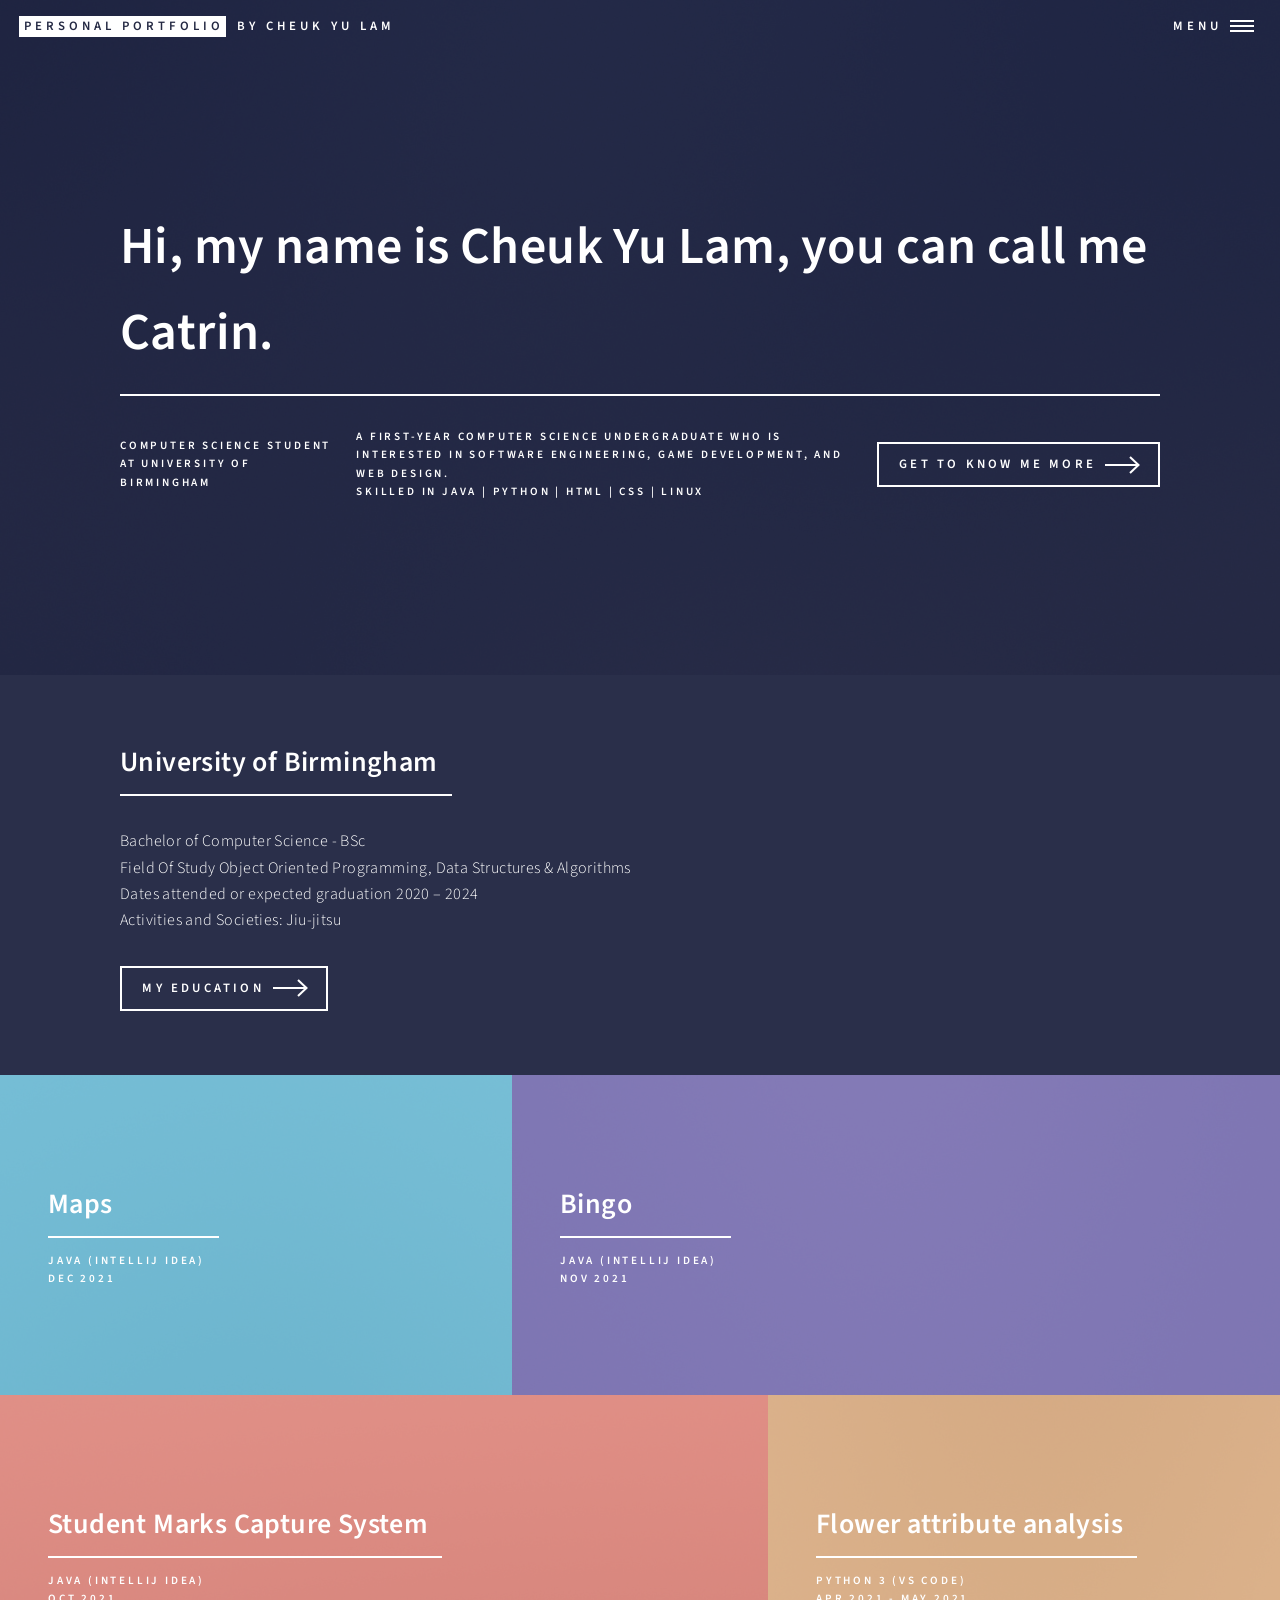
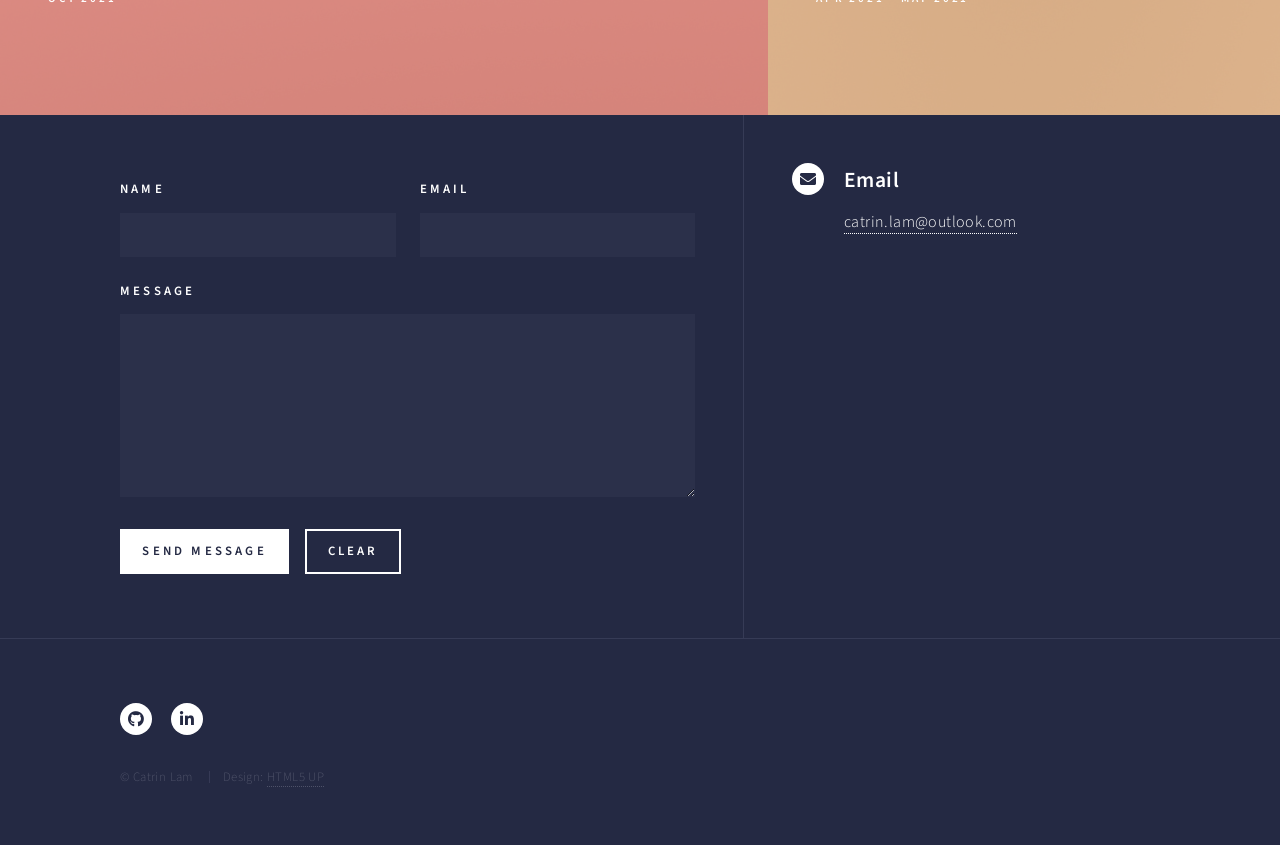
==== index.html @ 2979addf "Add files via upload" ====
<!DOCTYPE HTML>
<!--
	Forty by HTML5 UP
	html5up.net | @ajlkn
	Free for personal and commercial use under the CCA 3.0 license (html5up.net/license)
-->
<html>
<head>
    <title>Personal Portfolio by Cheuk Yu Lam</title>
    <meta charset="utf-8"/>
    <meta content="width=device-width, initial-scale=1, user-scalable=no" name="viewport"/>
    <link href="assets/css/main.css" rel="stylesheet"/>
    <noscript>
        <link href="assets/css/noscript.css" rel="stylesheet"/>
    </noscript>
</head>
<body class="is-preload">

<!-- Wrapper -->
<div id="wrapper">

    <!-- Header -->
    <header class="alt" id="header">
        <a class="logo" href="index.html"><strong>Personal Portfolio</strong>
            <span>by Cheuk Yu Lam</span></a>
        <nav>
            <a href="#menu">Menu</a>
        </nav>
    </header>

    <!-- Menu -->
    <nav id="menu">
        <ul class="links">
            <li><a href="index.html">Home</a></li>
            <li><a href="profile.html">Profile</a></li>
            <li><a href="education.html">Education</a></li>
            <li><a href="projects.html">Projects</a></li>
        </ul>
        <ul class="actions stacked">
            <li><a class="button primary fit" href="#">Get Started</a></li>
            <li><a class="button fit" href="#">Log In</a></li>
        </ul>
    </nav>

    <!-- Banner -->
    <section class="major" id="banner">
        <div class="inner">
            <header class="major">
                <h1>Hi, my name is Cheuk Yu Lam, you can call me Catrin.</h1>
            </header>
            <div class="content">
                <p>Computer Science Student at University of Birmingham</p>
                <p>A first-year computer science undergraduate who is interested in software engineering, game
                    development, and web design.<br/>
                    Skilled in Java | Python | HTML | CSS | Linux</p>
                <ul class="actions">
                    <li><a class="button next scrolly" href="profile.html">Get To Know Me More</a></li>
                </ul>
            </div>
        </div>
    </section>

    <!-- Main -->
    <div id="main">

        <!-- Two -->
        <section id="two">
            <div class="inner">
                <header class="major">
                    <h2>University of Birmingham</h2>
                </header>
                <p>Bachelor of Computer Science - BSc<br>

                    Field Of Study Object Oriented Programming, Data Structures & Algorithms<br>

                    Dates attended or expected graduation 2020 – 2024<br>

                    Activities and Societies: Jiu-jitsu </p>
                <ul class="actions">
                    <li><a class="button next" href="education.html">My Education</a></li>
                </ul>
            </div>
        </section>

        <!-- One -->
        <section class="tiles" id="one">
            <article>
									<span class="image">
										<img alt="" src="images/pic01.jpg"/>
									</span>
                <header class="major">
                    <h3><a class="link" href="projects.html">Maps</a></h3>
                    <p> Java (IntelliJ IDEA)</p>
                    <p>Dec 2021 </p></header>
            </article>
            <article>
									<span class="image">
										<img alt="" src="images/pic02.jpg"/>
									</span>
                <header class="major">
                    <h3><a class="link" href="projects.html">Bingo</a></h3>
                    <p> Java (IntelliJ IDEA) </p>
                    <p> Nov 2021 </p>
                </header>
            </article>
            <article>
									<span class="image">
										<img alt="" src="images/pic03.jpg"/>
									</span>
                <header class="major">
                    <h3><a class="link" href="projects.html">Student Marks Capture System</a></h3>
                    <p> Java (IntelliJ IDEA) </p>
                    <p> Oct 2021 </p>
                </header>
            </article>
            <article>
									<span class="image">
										<img alt="" src="images/pic04.jpg"/>
									</span>
                <header class="major">
                    <h3><a class="link" href="projects.html">Flower attribute analysis</a></h3>
                    <p> Python 3 (VS code) </p>
                    <p> Apr 2021 - May 2021 </p>
                </header>
            </article>
            <!-- <article>
                <span class="image">
                    <img src="images/pic05.jpg" alt="" />
                </span>
                <header class="major">
                    <h3><a href="profile.html" class="link">Consequat</a></h3>
                    <p>Ipsum dolor sit amet</p>
                </header>
            </article>
            <article>
                <span class="image">
                    <img src="images/pic06.jpg" alt="" />
                </span>
                <header class="major">
                    <h3><a href="profile.html" class="link">Etiam</a></h3>
                    <p>Feugiat amet tempus</p> -->
            <!-- </header>
        </article> -->
        </section>

    </div>

    <!-- Contact -->
    <section id="contact">
        <div class="inner">
            <section>
                <form action="#" method="post">
                    <div class="fields">
                        <div class="field half">
                            <label for="name">Name</label>
                            <input id="name" name="name" type="text"/>
                        </div>
                        <div class="field half">
                            <label for="email">Email</label>
                            <input id="email" name="email" type="text"/>
                        </div>
                        <div class="field">
                            <label for="message">Message</label>
                            <textarea id="message" name="message" rows="6"></textarea>
                        </div>
                    </div>
                    <ul class="actions">
                        <li><input class="primary" type="submit" value="Send Message"/></li>
                        <li><input type="reset" value="Clear"/></li>
                    </ul>
                </form>
            </section>
            <section class="split">
                <section>
                    <div class="contact-method">
                        <span class="icon solid alt fa-envelope"></span>
                        <h3>Email</h3>
                        <a href="catrin.lam@outlook.com">catrin.lam@outlook.com</a>
                    </div>
                </section>
            </section>
        </div>
    </section>

    <!-- Footer -->
    <footer id="footer">
        <div class="inner">
            <ul class="icons">
                <!-- <li><a href="#" class="icon brands alt fa-twitter"><span class="label">Twitter</span></a></li>
                <li><a href="#" class="icon brands alt fa-facebook-f"><span class="label">Facebook</span></a></li>
                <li><a href="#" class="icon brands alt fa-instagram"><span class="label">Instagram</span></a></li> -->
                <li><a class="icon brands alt fa-github" href="https://github.com/W1nt3rl3af"><span
                        class="label">GitHub</span></a></li>
                <li><a class="icon brands alt fa-linkedin-in" href="https://www.linkedin.com/in/cheuk-yu-lam/"><span
                        class="label">LinkedIn</span></a></li>
            </ul>
            <ul class="copyright">
                <li>&copy; Catrin Lam</li>
                <li>Design: <a href="https://html5up.net">HTML5 UP</a></li>
            </ul>
        </div>
    </footer>

</div>

<!-- Scripts -->
<script src="assets/js/jquery.min.js"></script>
<script src="assets/js/jquery.scrolly.min.js"></script>
<script src="assets/js/jquery.scrollex.min.js"></script>
<script src="assets/js/browser.min.js"></script>
<script src="assets/js/breakpoints.min.js"></script>
<script src="assets/js/util.js"></script>
<script src="assets/js/main.js"></script>

</body>
</html>
---- assets/css/main.css ----
@import url(fontawesome-all.min.css);
@import url("https://fonts.googleapis.com/css?family=Source+Sans+Pro:300,300italic,600,600italic");

/*
	Forty by HTML5 UP
	html5up.net | @ajlkn
	Free for personal and commercial use under the CCA 3.0 license (html5up.net/license)
*/

html, body, div, span, applet, object,
iframe, h1, h2, h3, h4, h5, h6, p, blockquote,
pre, a, abbr, acronym, address, big, cite,
code, del, dfn, em, img, ins, kbd, q, s, samp,
small, strike, strong, sub, sup, tt, var, b,
u, i, center, dl, dt, dd, ol, ul, li, fieldset,
form, label, legend, table, caption, tbody,
tfoot, thead, tr, th, td, article, aside,
canvas, details, embed, figure, figcaption,
footer, header, hgroup, menu, nav, output, ruby,
section, summary, time, mark, audio, video {
    margin: 0;
    padding: 0;
    border: 0;
    font-size: 100%;
    font: inherit;
    vertical-align: baseline;
}

article, aside, details, figcaption, figure,
footer, header, hgroup, menu, nav, section {
    display: block;
}

body {
    line-height: 1;
}

ol, ul {
    list-style: none;
}

blockquote, q {
    quotes: none;
}

blockquote:before, blockquote:after, q:before, q:after {
    content: '';
    content: none;
}

table {
    border-collapse: collapse;
    border-spacing: 0;
}

body {
    -webkit-text-size-adjust: none;
}

mark {
    background-color: transparent;
    color: inherit;
}

input::-moz-focus-inner {
    border: 0;
    padding: 0;
}

input, select, textarea {
    -moz-appearance: none;
    -webkit-appearance: none;
    -ms-appearance: none;
    appearance: none;
}

/* Basic */

@-ms-viewport {
    width: device-width;
}

body {
    -ms-overflow-style: scrollbar;
}

@media screen and (max-width: 480px) {

    html, body {
        min-width: 320px;
    }

}

html {
    box-sizing: border-box;
}

*, *:before, *:after {
    box-sizing: inherit;
}

body {
    background: #242943;
}

body.is-preload *, body.is-preload *:before, body.is-preload *:after {
    -moz-animation: none !important;
    -webkit-animation: none !important;
    -ms-animation: none !important;
    animation: none !important;
    -moz-transition: none !important;
    -webkit-transition: none !important;
    -ms-transition: none !important;
    transition: none !important;
}

/* Type */

body, input, select, textarea {
    color: #ffffff;
    font-family: "Source Sans Pro", Helvetica, sans-serif;
    font-size: 17pt;
    font-weight: 300;
    letter-spacing: 0.025em;
    line-height: 1.65;
}

@media screen and (max-width: 1680px) {

    body, input, select, textarea {
        font-size: 14pt;
    }

}

@media screen and (max-width: 1280px) {

    body, input, select, textarea {
        font-size: 12pt;
    }

}

@media screen and (max-width: 360px) {

    body, input, select, textarea {
        font-size: 11pt;
    }

}

a {
    -moz-transition: color 0.2s ease-in-out, border-bottom-color 0.2s ease-in-out;
    -webkit-transition: color 0.2s ease-in-out, border-bottom-color 0.2s ease-in-out;
    -ms-transition: color 0.2s ease-in-out, border-bottom-color 0.2s ease-in-out;
    transition: color 0.2s ease-in-out, border-bottom-color 0.2s ease-in-out;
    border-bottom: dotted 1px;
    color: inherit;
    text-decoration: none;
}

a:hover {
    border-bottom-color: transparent;
    color: #9bf1ff !important;
}

a:active {
    color: #53e3fb !important;
}

strong, b {
    color: #ffffff;
    font-weight: 600;
}

em, i {
    font-style: italic;
}

p {
    margin: 0 0 2em 0;
}

h1, h2, h3, h4, h5, h6 {
    color: #ffffff;
    font-weight: 600;
    line-height: 1.65;
    margin: 0 0 1em 0;
}

h1 a, h2 a, h3 a, h4 a, h5 a, h6 a {
    color: inherit;
    border-bottom: 0;
}

h1 {
    font-size: 2.5em;
}

h2 {
    font-size: 1.75em;
}

h3 {
    font-size: 1.35em;
}

h4 {
    font-size: 1.1em;
}

h5 {
    font-size: 0.9em;
}

h6 {
    font-size: 0.7em;
}

@media screen and (max-width: 736px) {

    h1 {
        font-size: 2em;
    }

    h2 {
        font-size: 1.5em;
    }

    h3 {
        font-size: 1.25em;
    }

}

sub {
    font-size: 0.8em;
    position: relative;
    top: 0.5em;
}

sup {
    font-size: 0.8em;
    position: relative;
    top: -0.5em;
}

blockquote {
    border-left: solid 4px rgba(212, 212, 255, 0.1);
    font-style: italic;
    margin: 0 0 2em 0;
    padding: 0.5em 0 0.5em 2em;
}

code {
    background: rgba(212, 212, 255, 0.035);
    font-family: "Courier New", monospace;
    font-size: 0.9em;
    margin: 0 0.25em;
    padding: 0.25em 0.65em;
}

pre {
    -webkit-overflow-scrolling: touch;
    font-family: "Courier New", monospace;
    font-size: 0.9em;
    margin: 0 0 2em 0;
}

pre code {
    display: block;
    line-height: 1.75;
    padding: 1em 1.5em;
    overflow-x: auto;
}

hr {
    border: 0;
    border-bottom: solid 1px rgba(212, 212, 255, 0.1);
    margin: 2em 0;
}

hr.major {
    margin: 3em 0;
}

.align-left {
    text-align: left;
}

.align-center {
    text-align: center;
}

.align-right {
    text-align: right;
}

/* Row */

.row {
    display: flex;
    flex-wrap: wrap;
    box-sizing: border-box;
    align-items: stretch;
}

.row > * {
    box-sizing: border-box;
}

.row.gtr-uniform > * > :last-child {
    margin-bottom: 0;
}

.row.aln-left {
    justify-content: flex-start;
}

.row.aln-center {
    justify-content: center;
}

.row.aln-right {
    justify-content: flex-end;
}

.row.aln-top {
    align-items: flex-start;
}

.row.aln-middle {
    align-items: center;
}

.row.aln-bottom {
    align-items: flex-end;
}

.row > .imp {
    order: -1;
}

.row > .col-1 {
    width: 8.33333%;
}

.row > .off-1 {
    margin-left: 8.33333%;
}

.row > .col-2 {
    width: 16.66667%;
}

.row > .off-2 {
    margin-left: 16.66667%;
}

.row > .col-3 {
    width: 25%;
}

.row > .off-3 {
    margin-left: 25%;
}

.row > .col-4 {
    width: 33.33333%;
}

.row > .off-4 {
    margin-left: 33.33333%;
}

.row > .col-5 {
    width: 41.66667%;
}

.row > .off-5 {
    margin-left: 41.66667%;
}

.row > .col-6 {
    width: 50%;
}

.row > .off-6 {
    margin-left: 50%;
}

.row > .col-7 {
    width: 58.33333%;
}

.row > .off-7 {
    margin-left: 58.33333%;
}

.row > .col-8 {
    width: 66.66667%;
}

.row > .off-8 {
    margin-left: 66.66667%;
}

.row > .col-9 {
    width: 75%;
}

.row > .off-9 {
    margin-left: 75%;
}

.row > .col-10 {
    width: 83.33333%;
}

.row > .off-10 {
    margin-left: 83.33333%;
}

.row > .col-11 {
    width: 91.66667%;
}

.row > .off-11 {
    margin-left: 91.66667%;
}

.row > .col-12 {
    width: 100%;
}

.row > .off-12 {
    margin-left: 100%;
}

.row.gtr-0 {
    margin-top: 0;
    margin-left: 0em;
}

.row.gtr-0 > * {
    padding: 0 0 0 0em;
}

.row.gtr-0.gtr-uniform {
    margin-top: 0em;
}

.row.gtr-0.gtr-uniform > * {
    padding-top: 0em;
}

.row.gtr-25 {
    margin-top: 0;
    margin-left: -0.5em;
}

.row.gtr-25 > * {
    padding: 0 0 0 0.5em;
}

.row.gtr-25.gtr-uniform {
    margin-top: -0.5em;
}

.row.gtr-25.gtr-uniform > * {
    padding-top: 0.5em;
}

.row.gtr-50 {
    margin-top: 0;
    margin-left: -1em;
}

.row.gtr-50 > * {
    padding: 0 0 0 1em;
}

.row.gtr-50.gtr-uniform {
    margin-top: -1em;
}

.row.gtr-50.gtr-uniform > * {
    padding-top: 1em;
}

.row {
    margin-top: 0;
    margin-left: -2em;
}

.row > * {
    padding: 0 0 0 2em;
}

.row.gtr-uniform {
    margin-top: -2em;
}

.row.gtr-uniform > * {
    padding-top: 2em;
}

.row.gtr-150 {
    margin-top: 0;
    margin-left: -3em;
}

.row.gtr-150 > * {
    padding: 0 0 0 3em;
}

.row.gtr-150.gtr-uniform {
    margin-top: -3em;
}

.row.gtr-150.gtr-uniform > * {
    padding-top: 3em;
}

.row.gtr-200 {
    margin-top: 0;
    margin-left: -4em;
}

.row.gtr-200 > * {
    padding: 0 0 0 4em;
}

.row.gtr-200.gtr-uniform {
    margin-top: -4em;
}

.row.gtr-200.gtr-uniform > * {
    padding-top: 4em;
}

@media screen and (max-width: 1680px) {

    .row {
        display: flex;
        flex-wrap: wrap;
        box-sizing: border-box;
        align-items: stretch;
    }

    .row > * {
        box-sizing: border-box;
    }

    .row.gtr-uniform > * > :last-child {
        margin-bottom: 0;
    }

    .row.aln-left {
        justify-content: flex-start;
    }

    .row.aln-center {
        justify-content: center;
    }

    .row.aln-right {
        justify-content: flex-end;
    }

    .row.aln-top {
        align-items: flex-start;
    }

    .row.aln-middle {
        align-items: center;
    }

    .row.aln-bottom {
        align-items: flex-end;
    }

    .row > .imp-xlarge {
        order: -1;
    }

    .row > .col-1-xlarge {
        width: 8.33333%;
    }

    .row > .off-1-xlarge {
        margin-left: 8.33333%;
    }

    .row > .col-2-xlarge {
        width: 16.66667%;
    }

    .row > .off-2-xlarge {
        margin-left: 16.66667%;
    }

    .row > .col-3-xlarge {
        width: 25%;
    }

    .row > .off-3-xlarge {
        margin-left: 25%;
    }

    .row > .col-4-xlarge {
        width: 33.33333%;
    }

    .row > .off-4-xlarge {
        margin-left: 33.33333%;
    }

    .row > .col-5-xlarge {
        width: 41.66667%;
    }

    .row > .off-5-xlarge {
        margin-left: 41.66667%;
    }

    .row > .col-6-xlarge {
        width: 50%;
    }

    .row > .off-6-xlarge {
        margin-left: 50%;
    }

    .row > .col-7-xlarge {
        width: 58.33333%;
    }

    .row > .off-7-xlarge {
        margin-left: 58.33333%;
    }

    .row > .col-8-xlarge {
        width: 66.66667%;
    }

    .row > .off-8-xlarge {
        margin-left: 66.66667%;
    }

    .row > .col-9-xlarge {
        width: 75%;
    }

    .row > .off-9-xlarge {
        margin-left: 75%;
    }

    .row > .col-10-xlarge {
        width: 83.33333%;
    }

    .row > .off-10-xlarge {
        margin-left: 83.33333%;
    }

    .row > .col-11-xlarge {
        width: 91.66667%;
    }

    .row > .off-11-xlarge {
        margin-left: 91.66667%;
    }

    .row > .col-12-xlarge {
        width: 100%;
    }

    .row > .off-12-xlarge {
        margin-left: 100%;
    }

    .row.gtr-0 {
        margin-top: 0;
        margin-left: 0em;
    }

    .row.gtr-0 > * {
        padding: 0 0 0 0em;
    }

    .row.gtr-0.gtr-uniform {
        margin-top: 0em;
    }

    .row.gtr-0.gtr-uniform > * {
        padding-top: 0em;
    }

    .row.gtr-25 {
        margin-top: 0;
        margin-left: -0.5em;
    }

    .row.gtr-25 > * {
        padding: 0 0 0 0.5em;
    }

    .row.gtr-25.gtr-uniform {
        margin-top: -0.5em;
    }

    .row.gtr-25.gtr-uniform > * {
        padding-top: 0.5em;
    }

    .row.gtr-50 {
        margin-top: 0;
        margin-left: -1em;
    }

    .row.gtr-50 > * {
        padding: 0 0 0 1em;
    }

    .row.gtr-50.gtr-uniform {
        margin-top: -1em;
    }

    .row.gtr-50.gtr-uniform > * {
        padding-top: 1em;
    }

    .row {
        margin-top: 0;
        margin-left: -2em;
    }

    .row > * {
        padding: 0 0 0 2em;
    }

    .row.gtr-uniform {
        margin-top: -2em;
    }

    .row.gtr-uniform > * {
        padding-top: 2em;
    }

    .row.gtr-150 {
        margin-top: 0;
        margin-left: -3em;
    }

    .row.gtr-150 > * {
        padding: 0 0 0 3em;
    }

    .row.gtr-150.gtr-uniform {
        margin-top: -3em;
    }

    .row.gtr-150.gtr-uniform > * {
        padding-top: 3em;
    }

    .row.gtr-200 {
        margin-top: 0;
        margin-left: -4em;
    }

    .row.gtr-200 > * {
        padding: 0 0 0 4em;
    }

    .row.gtr-200.gtr-uniform {
        margin-top: -4em;
    }

    .row.gtr-200.gtr-uniform > * {
        padding-top: 4em;
    }

}

@media screen and (max-width: 1280px) {

    .row {
        display: flex;
        flex-wrap: wrap;
        box-sizing: border-box;
        align-items: stretch;
    }

    .row > * {
        box-sizing: border-box;
    }

    .row.gtr-uniform > * > :last-child {
        margin-bottom: 0;
    }

    .row.aln-left {
        justify-content: flex-start;
    }

    .row.aln-center {
        justify-content: center;
    }

    .row.aln-right {
        justify-content: flex-end;
    }

    .row.aln-top {
        align-items: flex-start;
    }

    .row.aln-middle {
        align-items: center;
    }

    .row.aln-bottom {
        align-items: flex-end;
    }

    .row > .imp-large {
        order: -1;
    }

    .row > .col-1-large {
        width: 8.33333%;
    }

    .row > .off-1-large {
        margin-left: 8.33333%;
    }

    .row > .col-2-large {
        width: 16.66667%;
    }

    .row > .off-2-large {
        margin-left: 16.66667%;
    }

    .row > .col-3-large {
        width: 25%;
    }

    .row > .off-3-large {
        margin-left: 25%;
    }

    .row > .col-4-large {
        width: 33.33333%;
    }

    .row > .off-4-large {
        margin-left: 33.33333%;
    }

    .row > .col-5-large {
        width: 41.66667%;
    }

    .row > .off-5-large {
        margin-left: 41.66667%;
    }

    .row > .col-6-large {
        width: 50%;
    }

    .row > .off-6-large {
        margin-left: 50%;
    }

    .row > .col-7-large {
        width: 58.33333%;
    }

    .row > .off-7-large {
        margin-left: 58.33333%;
    }

    .row > .col-8-large {
        width: 66.66667%;
    }

    .row > .off-8-large {
        margin-left: 66.66667%;
    }

    .row > .col-9-large {
        width: 75%;
    }

    .row > .off-9-large {
        margin-left: 75%;
    }

    .row > .col-10-large {
        width: 83.33333%;
    }

    .row > .off-10-large {
        margin-left: 83.33333%;
    }

    .row > .col-11-large {
        width: 91.66667%;
    }

    .row > .off-11-large {
        margin-left: 91.66667%;
    }

    .row > .col-12-large {
        width: 100%;
    }

    .row > .off-12-large {
        margin-left: 100%;
    }

    .row.gtr-0 {
        margin-top: 0;
        margin-left: 0em;
    }

    .row.gtr-0 > * {
        padding: 0 0 0 0em;
    }

    .row.gtr-0.gtr-uniform {
        margin-top: 0em;
    }

    .row.gtr-0.gtr-uniform > * {
        padding-top: 0em;
    }

    .row.gtr-25 {
        margin-top: 0;
        margin-left: -0.375em;
    }

    .row.gtr-25 > * {
        padding: 0 0 0 0.375em;
    }

    .row.gtr-25.gtr-uniform {
        margin-top: -0.375em;
    }

    .row.gtr-25.gtr-uniform > * {
        padding-top: 0.375em;
    }

    .row.gtr-50 {
        margin-top: 0;
        margin-left: -0.75em;
    }

    .row.gtr-50 > * {
        padding: 0 0 0 0.75em;
    }

    .row.gtr-50.gtr-uniform {
        margin-top: -0.75em;
    }

    .row.gtr-50.gtr-uniform > * {
        padding-top: 0.75em;
    }

    .row {
        margin-top: 0;
        margin-left: -1.5em;
    }

    .row > * {
        padding: 0 0 0 1.5em;
    }

    .row.gtr-uniform {
        margin-top: -1.5em;
    }

    .row.gtr-uniform > * {
        padding-top: 1.5em;
    }

    .row.gtr-150 {
        margin-top: 0;
        margin-left: -2.25em;
    }

    .row.gtr-150 > * {
        padding: 0 0 0 2.25em;
    }

    .row.gtr-150.gtr-uniform {
        margin-top: -2.25em;
    }

    .row.gtr-150.gtr-uniform > * {
        padding-top: 2.25em;
    }

    .row.gtr-200 {
        margin-top: 0;
        margin-left: -3em;
    }

    .row.gtr-200 > * {
        padding: 0 0 0 3em;
    }

    .row.gtr-200.gtr-uniform {
        margin-top: -3em;
    }

    .row.gtr-200.gtr-uniform > * {
        padding-top: 3em;
    }

}

@media screen and (max-width: 980px) {

    .row {
        display: flex;
        flex-wrap: wrap;
        box-sizing: border-box;
        align-items: stretch;
    }

    .row > * {
        box-sizing: border-box;
    }

    .row.gtr-uniform > * > :last-child {
        margin-bottom: 0;
    }

    .row.aln-left {
        justify-content: flex-start;
    }

    .row.aln-center {
        justify-content: center;
    }

    .row.aln-right {
        justify-content: flex-end;
    }

    .row.aln-top {
        align-items: flex-start;
    }

    .row.aln-middle {
        align-items: center;
    }

    .row.aln-bottom {
        align-items: flex-end;
    }

    .row > .imp-medium {
        order: -1;
    }

    .row > .col-1-medium {
        width: 8.33333%;
    }

    .row > .off-1-medium {
        margin-left: 8.33333%;
    }

    .row > .col-2-medium {
        width: 16.66667%;
    }

    .row > .off-2-medium {
        margin-left: 16.66667%;
    }

    .row > .col-3-medium {
        width: 25%;
    }

    .row > .off-3-medium {
        margin-left: 25%;
    }

    .row > .col-4-medium {
        width: 33.33333%;
    }

    .row > .off-4-medium {
        margin-left: 33.33333%;
    }

    .row > .col-5-medium {
        width: 41.66667%;
    }

    .row > .off-5-medium {
        margin-left: 41.66667%;
    }

    .row > .col-6-medium {
        width: 50%;
    }

    .row > .off-6-medium {
        margin-left: 50%;
    }

    .row > .col-7-medium {
        width: 58.33333%;
    }

    .row > .off-7-medium {
        margin-left: 58.33333%;
    }

    .row > .col-8-medium {
        width: 66.66667%;
    }

    .row > .off-8-medium {
        margin-left: 66.66667%;
    }

    .row > .col-9-medium {
        width: 75%;
    }

    .row > .off-9-medium {
        margin-left: 75%;
    }

    .row > .col-10-medium {
        width: 83.33333%;
    }

    .row > .off-10-medium {
        margin-left: 83.33333%;
    }

    .row > .col-11-medium {
        width: 91.66667%;
    }

    .row > .off-11-medium {
        margin-left: 91.66667%;
    }

    .row > .col-12-medium {
        width: 100%;
    }

    .row > .off-12-medium {
        margin-left: 100%;
    }

    .row.gtr-0 {
        margin-top: 0;
        margin-left: 0em;
    }

    .row.gtr-0 > * {
        padding: 0 0 0 0em;
    }

    .row.gtr-0.gtr-uniform {
        margin-top: 0em;
    }

    .row.gtr-0.gtr-uniform > * {
        padding-top: 0em;
    }

    .row.gtr-25 {
        margin-top: 0;
        margin-left: -0.375em;
    }

    .row.gtr-25 > * {
        padding: 0 0 0 0.375em;
    }

    .row.gtr-25.gtr-uniform {
        margin-top: -0.375em;
    }

    .row.gtr-25.gtr-uniform > * {
        padding-top: 0.375em;
    }

    .row.gtr-50 {
        margin-top: 0;
        margin-left: -0.75em;
    }

    .row.gtr-50 > * {
        padding: 0 0 0 0.75em;
    }

    .row.gtr-50.gtr-uniform {
        margin-top: -0.75em;
    }

    .row.gtr-50.gtr-uniform > * {
        padding-top: 0.75em;
    }

    .row {
        margin-top: 0;
        margin-left: -1.5em;
    }

    .row > * {
        padding: 0 0 0 1.5em;
    }

    .row.gtr-uniform {
        margin-top: -1.5em;
    }

    .row.gtr-uniform > * {
        padding-top: 1.5em;
    }

    .row.gtr-150 {
        margin-top: 0;
        margin-left: -2.25em;
    }

    .row.gtr-150 > * {
        padding: 0 0 0 2.25em;
    }

    .row.gtr-150.gtr-uniform {
        margin-top: -2.25em;
    }

    .row.gtr-150.gtr-uniform > * {
        padding-top: 2.25em;
    }

    .row.gtr-200 {
        margin-top: 0;
        margin-left: -3em;
    }

    .row.gtr-200 > * {
        padding: 0 0 0 3em;
    }

    .row.gtr-200.gtr-uniform {
        margin-top: -3em;
    }

    .row.gtr-200.gtr-uniform > * {
        padding-top: 3em;
    }

}

@media screen and (max-width: 736px) {

    .row {
        display: flex;
        flex-wrap: wrap;
        box-sizing: border-box;
        align-items: stretch;
    }

    .row > * {
        box-sizing: border-box;
    }

    .row.gtr-uniform > * > :last-child {
        margin-bottom: 0;
    }

    .row.aln-left {
        justify-content: flex-start;
    }

    .row.aln-center {
        justify-content: center;
    }

    .row.aln-right {
        justify-content: flex-end;
    }

    .row.aln-top {
        align-items: flex-start;
    }

    .row.aln-middle {
        align-items: center;
    }

    .row.aln-bottom {
        align-items: flex-end;
    }

    .row > .imp-small {
        order: -1;
    }

    .row > .col-1-small {
        width: 8.33333%;
    }

    .row > .off-1-small {
        margin-left: 8.33333%;
    }

    .row > .col-2-small {
        width: 16.66667%;
    }

    .row > .off-2-small {
        margin-left: 16.66667%;
    }

    .row > .col-3-small {
        width: 25%;
    }

    .row > .off-3-small {
        margin-left: 25%;
    }

    .row > .col-4-small {
        width: 33.33333%;
    }

    .row > .off-4-small {
        margin-left: 33.33333%;
    }

    .row > .col-5-small {
        width: 41.66667%;
    }

    .row > .off-5-small {
        margin-left: 41.66667%;
    }

    .row > .col-6-small {
        width: 50%;
    }

    .row > .off-6-small {
        margin-left: 50%;
    }

    .row > .col-7-small {
        width: 58.33333%;
    }

    .row > .off-7-small {
        margin-left: 58.33333%;
    }

    .row > .col-8-small {
        width: 66.66667%;
    }

    .row > .off-8-small {
        margin-left: 66.66667%;
    }

    .row > .col-9-small {
        width: 75%;
    }

    .row > .off-9-small {
        margin-left: 75%;
    }

    .row > .col-10-small {
        width: 83.33333%;
    }

    .row > .off-10-small {
        margin-left: 83.33333%;
    }

    .row > .col-11-small {
        width: 91.66667%;
    }

    .row > .off-11-small {
        margin-left: 91.66667%;
    }

    .row > .col-12-small {
        width: 100%;
    }

    .row > .off-12-small {
        margin-left: 100%;
    }

    .row.gtr-0 {
        margin-top: 0;
        margin-left: 0em;
    }

    .row.gtr-0 > * {
        padding: 0 0 0 0em;
    }

    .row.gtr-0.gtr-uniform {
        margin-top: 0em;
    }

    .row.gtr-0.gtr-uniform > * {
        padding-top: 0em;
    }

    .row.gtr-25 {
        margin-top: 0;
        margin-left: -0.3125em;
    }

    .row.gtr-25 > * {
        padding: 0 0 0 0.3125em;
    }

    .row.gtr-25.gtr-uniform {
        margin-top: -0.3125em;
    }

    .row.gtr-25.gtr-uniform > * {
        padding-top: 0.3125em;
    }

    .row.gtr-50 {
        margin-top: 0;
        margin-left: -0.625em;
    }

    .row.gtr-50 > * {
        padding: 0 0 0 0.625em;
    }

    .row.gtr-50.gtr-uniform {
        margin-top: -0.625em;
    }

    .row.gtr-50.gtr-uniform > * {
        padding-top: 0.625em;
    }

    .row {
        margin-top: 0;
        margin-left: -1.25em;
    }

    .row > * {
        padding: 0 0 0 1.25em;
    }

    .row.gtr-uniform {
        margin-top: -1.25em;
    }

    .row.gtr-uniform > * {
        padding-top: 1.25em;
    }

    .row.gtr-150 {
        margin-top: 0;
        margin-left: -1.875em;
    }

    .row.gtr-150 > * {
        padding: 0 0 0 1.875em;
    }

    .row.gtr-150.gtr-uniform {
        margin-top: -1.875em;
    }

    .row.gtr-150.gtr-uniform > * {
        padding-top: 1.875em;
    }

    .row.gtr-200 {
        margin-top: 0;
        margin-left: -2.5em;
    }

    .row.gtr-200 > * {
        padding: 0 0 0 2.5em;
    }

    .row.gtr-200.gtr-uniform {
        margin-top: -2.5em;
    }

    .row.gtr-200.gtr-uniform > * {
        padding-top: 2.5em;
    }

}

@media screen and (max-width: 480px) {

    .row {
        display: flex;
        flex-wrap: wrap;
        box-sizing: border-box;
        align-items: stretch;
    }

    .row > * {
        box-sizing: border-box;
    }

    .row.gtr-uniform > * > :last-child {
        margin-bottom: 0;
    }

    .row.aln-left {
        justify-content: flex-start;
    }

    .row.aln-center {
        justify-content: center;
    }

    .row.aln-right {
        justify-content: flex-end;
    }

    .row.aln-top {
        align-items: flex-start;
    }

    .row.aln-middle {
        align-items: center;
    }

    .row.aln-bottom {
        align-items: flex-end;
    }

    .row > .imp-xsmall {
        order: -1;
    }

    .row > .col-1-xsmall {
        width: 8.33333%;
    }

    .row > .off-1-xsmall {
        margin-left: 8.33333%;
    }

    .row > .col-2-xsmall {
        width: 16.66667%;
    }

    .row > .off-2-xsmall {
        margin-left: 16.66667%;
    }

    .row > .col-3-xsmall {
        width: 25%;
    }

    .row > .off-3-xsmall {
        margin-left: 25%;
    }

    .row > .col-4-xsmall {
        width: 33.33333%;
    }

    .row > .off-4-xsmall {
        margin-left: 33.33333%;
    }

    .row > .col-5-xsmall {
        width: 41.66667%;
    }

    .row > .off-5-xsmall {
        margin-left: 41.66667%;
    }

    .row > .col-6-xsmall {
        width: 50%;
    }

    .row > .off-6-xsmall {
        margin-left: 50%;
    }

    .row > .col-7-xsmall {
        width: 58.33333%;
    }

    .row > .off-7-xsmall {
        margin-left: 58.33333%;
    }

    .row > .col-8-xsmall {
        width: 66.66667%;
    }

    .row > .off-8-xsmall {
        margin-left: 66.66667%;
    }

    .row > .col-9-xsmall {
        width: 75%;
    }

    .row > .off-9-xsmall {
        margin-left: 75%;
    }

    .row > .col-10-xsmall {
        width: 83.33333%;
    }

    .row > .off-10-xsmall {
        margin-left: 83.33333%;
    }

    .row > .col-11-xsmall {
        width: 91.66667%;
    }

    .row > .off-11-xsmall {
        margin-left: 91.66667%;
    }

    .row > .col-12-xsmall {
        width: 100%;
    }

    .row > .off-12-xsmall {
        margin-left: 100%;
    }

    .row.gtr-0 {
        margin-top: 0;
        margin-left: 0em;
    }

    .row.gtr-0 > * {
        padding: 0 0 0 0em;
    }

    .row.gtr-0.gtr-uniform {
        margin-top: 0em;
    }

    .row.gtr-0.gtr-uniform > * {
        padding-top: 0em;
    }

    .row.gtr-25 {
        margin-top: 0;
        margin-left: -0.3125em;
    }

    .row.gtr-25 > * {
        padding: 0 0 0 0.3125em;
    }

    .row.gtr-25.gtr-uniform {
        margin-top: -0.3125em;
    }

    .row.gtr-25.gtr-uniform > * {
        padding-top: 0.3125em;
    }

    .row.gtr-50 {
        margin-top: 0;
        margin-left: -0.625em;
    }

    .row.gtr-50 > * {
        padding: 0 0 0 0.625em;
    }

    .row.gtr-50.gtr-uniform {
        margin-top: -0.625em;
    }

    .row.gtr-50.gtr-uniform > * {
        padding-top: 0.625em;
    }

    .row {
        margin-top: 0;
        margin-left: -1.25em;
    }

    .row > * {
        padding: 0 0 0 1.25em;
    }

    .row.gtr-uniform {
        margin-top: -1.25em;
    }

    .row.gtr-uniform > * {
        padding-top: 1.25em;
    }

    .row.gtr-150 {
        margin-top: 0;
        margin-left: -1.875em;
    }

    .row.gtr-150 > * {
        padding: 0 0 0 1.875em;
    }

    .row.gtr-150.gtr-uniform {
        margin-top: -1.875em;
    }

    .row.gtr-150.gtr-uniform > * {
        padding-top: 1.875em;
    }

    .row.gtr-200 {
        margin-top: 0;
        margin-left: -2.5em;
    }

    .row.gtr-200 > * {
        padding: 0 0 0 2.5em;
    }

    .row.gtr-200.gtr-uniform {
        margin-top: -2.5em;
    }

    .row.gtr-200.gtr-uniform > * {
        padding-top: 2.5em;
    }

}

/* Section/Article */

section.special, article.special {
    text-align: center;
}

header.major {
    width: -moz-max-content;
    width: -webkit-max-content;
    width: -ms-max-content;
    width: max-content;
    margin-bottom: 2em;
}

header.major > :first-child {
    margin-bottom: 0;
    width: calc(100% + 0.5em);
}

header.major > :first-child:after {
    content: '';
    background-color: #ffffff;
    display: block;
    height: 2px;
    margin: 0.325em 0 0.5em 0;
    width: 100%;
}

header.major > p {
    font-size: 0.7em;
    font-weight: 600;
    letter-spacing: 0.25em;
    margin-bottom: 0;
    text-transform: uppercase;
}

body.is-ie header.major > :first-child:after {
    max-width: 9em;
}

body.is-ie header.major > h1:after {
    max-width: 100% !important;
}

@media screen and (max-width: 736px) {

    header.major > p br {
        display: none;
    }

}

/* Form */

form {
    margin: 0 0 2em 0;
}

form > :last-child {
    margin-bottom: 0;
}

form > .fields {
    display: -moz-flex;
    display: -webkit-flex;
    display: -ms-flex;
    display: flex;
    -moz-flex-wrap: wrap;
    -webkit-flex-wrap: wrap;
    -ms-flex-wrap: wrap;
    flex-wrap: wrap;
    width: calc(100% + 3em);
    margin: -1.5em 0 2em -1.5em;
}

form > .fields > .field {
    -moz-flex-grow: 0;
    -webkit-flex-grow: 0;
    -ms-flex-grow: 0;
    flex-grow: 0;
    -moz-flex-shrink: 0;
    -webkit-flex-shrink: 0;
    -ms-flex-shrink: 0;
    flex-shrink: 0;
    padding: 1.5em 0 0 1.5em;
    width: calc(100% - 1.5em);
}

form > .fields > .field.half {
    width: calc(50% - 0.75em);
}

form > .fields > .field.third {
    width: calc(100% / 3 - 0.5em);
}

form > .fields > .field.quarter {
    width: calc(25% - 0.375em);
}

@media screen and (max-width: 480px) {

    form > .fields {
        width: calc(100% + 3em);
        margin: -1.5em 0 2em -1.5em;
    }

    form > .fields > .field {
        padding: 1.5em 0 0 1.5em;
        width: calc(100% - 1.5em);
    }

    form > .fields > .field.half {
        width: calc(100% - 1.5em);
    }

    form > .fields > .field.third {
        width: calc(100% - 1.5em);
    }

    form > .fields > .field.quarter {
        width: calc(100% - 1.5em);
    }

}

label {
    color: #ffffff;
    display: block;
    font-size: 0.8em;
    font-weight: 600;
    letter-spacing: 0.25em;
    margin: 0 0 1em 0;
    text-transform: uppercase;
}

input[type="text"],
input[type="password"],
input[type="email"],
input[type="tel"],
input[type="search"],
input[type="url"],
select,
textarea {
    -moz-appearance: none;
    -webkit-appearance: none;
    -ms-appearance: none;
    appearance: none;
    background: rgba(212, 212, 255, 0.035);
    border: none;
    border-radius: 0;
    color: inherit;
    display: block;
    outline: 0;
    padding: 0 1em;
    text-decoration: none;
    width: 100%;
}

input[type="text"]:invalid,
input[type="password"]:invalid,
input[type="email"]:invalid,
input[type="tel"]:invalid,
input[type="search"]:invalid,
input[type="url"]:invalid,
select:invalid,
textarea:invalid {
    box-shadow: none;
}

input[type="text"]:focus,
input[type="password"]:focus,
input[type="email"]:focus,
input[type="tel"]:focus,
input[type="search"]:focus,
input[type="url"]:focus,
select:focus,
textarea:focus {
    border-color: #9bf1ff;
    box-shadow: 0 0 0 2px #9bf1ff;
}

select {
    background-image: url("data:image/svg+xml;charset=utf8,%3Csvg xmlns='http://www.w3.org/2000/svg' width='40' height='40' preserveAspectRatio='none' viewBox='0 0 40 40'%3E%3Cpath d='M9.4,12.3l10.4,10.4l10.4-10.4c0.2-0.2,0.5-0.4,0.9-0.4c0.3,0,0.6,0.1,0.9,0.4l3.3,3.3c0.2,0.2,0.4,0.5,0.4,0.9 c0,0.4-0.1,0.6-0.4,0.9L20.7,31.9c-0.2,0.2-0.5,0.4-0.9,0.4c-0.3,0-0.6-0.1-0.9-0.4L4.3,17.3c-0.2-0.2-0.4-0.5-0.4-0.9 c0-0.4,0.1-0.6,0.4-0.9l3.3-3.3c0.2-0.2,0.5-0.4,0.9-0.4S9.1,12.1,9.4,12.3z' fill='rgba(212, 212, 255, 0.1)' /%3E%3C/svg%3E");
    background-size: 1.25rem;
    background-repeat: no-repeat;
    background-position: calc(100% - 1rem) center;
    height: 2.75em;
    padding-right: 2.75em;
    text-overflow: ellipsis;
}

select option {
    color: #ffffff;
    background: #242943;
}

select:focus::-ms-value {
    background-color: transparent;
}

select::-ms-expand {
    display: none;
}

input[type="text"],
input[type="password"],
input[type="email"],
input[type="tel"],
input[type="search"],
input[type="url"],
select {
    height: 2.75em;
}

textarea {
    padding: 0.75em 1em;
}

input[type="checkbox"],
input[type="radio"] {
    -moz-appearance: none;
    -webkit-appearance: none;
    -ms-appearance: none;
    appearance: none;
    display: block;
    float: left;
    margin-right: -2em;
    opacity: 0;
    width: 1em;
    z-index: -1;
}

input[type="checkbox"] + label,
input[type="radio"] + label {
    text-decoration: none;
    color: #ffffff;
    cursor: pointer;
    display: inline-block;
    font-weight: 300;
    padding-left: 2.65em;
    padding-right: 0.75em;
    position: relative;
}

input[type="checkbox"] + label:before,
input[type="radio"] + label:before {
    -moz-osx-font-smoothing: grayscale;
    -webkit-font-smoothing: antialiased;
    display: inline-block;
    font-style: normal;
    font-variant: normal;
    text-rendering: auto;
    line-height: 1;
    text-transform: none !important;
    font-family: 'Font Awesome 5 Free';
    font-weight: 900;
}

input[type="checkbox"] + label:before,
input[type="radio"] + label:before {
    background: rgba(212, 212, 255, 0.035);
    content: '';
    display: inline-block;
    font-size: 0.8em;
    height: 2.0625em;
    left: 0;
    letter-spacing: 0;
    line-height: 2.0625em;
    position: absolute;
    text-align: center;
    top: 0;
    width: 2.0625em;
}

input[type="checkbox"]:checked + label:before,
input[type="radio"]:checked + label:before {
    background: #ffffff;
    border-color: #9bf1ff;
    content: '\f00c';
    color: #242943;
}

input[type="checkbox"]:focus + label:before,
input[type="radio"]:focus + label:before {
    box-shadow: 0 0 0 2px #9bf1ff;
}

input[type="radio"] + label:before {
    border-radius: 100%;
}

::-webkit-input-placeholder {
    color: rgba(244, 244, 255, 0.2) !important;
    opacity: 1.0;
}

:-moz-placeholder {
    color: rgba(244, 244, 255, 0.2) !important;
    opacity: 1.0;
}

::-moz-placeholder {
    color: rgba(244, 244, 255, 0.2) !important;
    opacity: 1.0;
}

:-ms-input-placeholder {
    color: rgba(244, 244, 255, 0.2) !important;
    opacity: 1.0;
}

/* Box */

.box {
    border: solid 1px rgba(212, 212, 255, 0.1);
    margin-bottom: 2em;
    padding: 1.5em;
}

.box > :last-child,
.box > :last-child > :last-child,
.box > :last-child > :last-child > :last-child {
    margin-bottom: 0;
}

.box.alt {
    border: 0;
    border-radius: 0;
    padding: 0;
}

/* Icon */

.icon {
    text-decoration: none;
    border-bottom: none;
    position: relative;
}

.icon:before {
    -moz-osx-font-smoothing: grayscale;
    -webkit-font-smoothing: antialiased;
    display: inline-block;
    font-style: normal;
    font-variant: normal;
    text-rendering: auto;
    line-height: 1;
    text-transform: none !important;
    font-family: 'Font Awesome 5 Free';
    font-weight: 400;
}

.icon > .label {
    display: none;
}

.icon:before {
    line-height: inherit;
}

.icon.solid:before {
    font-weight: 900;
}

.icon.brands:before {
    font-family: 'Font Awesome 5 Brands';
}

.icon.alt:before {
    background-color: #ffffff;
    border-radius: 100%;
    color: #242943;
    display: inline-block;
    height: 2em;
    line-height: 2em;
    text-align: center;
    width: 2em;
}

a.icon.alt:before {
    -moz-transition: background-color 0.2s ease-in-out;
    -webkit-transition: background-color 0.2s ease-in-out;
    -ms-transition: background-color 0.2s ease-in-out;
    transition: background-color 0.2s ease-in-out;
}

a.icon.alt:hover:before {
    background-color: #6fc3df;
}

a.icon.alt:active:before {
    background-color: #37a6cb;
}

/* Image */

.image {
    border: 0;
    display: inline-block;
    position: relative;
}

.image img {
    display: block;
}

.image.left, .image.right {
    max-width: 30%;
}

.image.left img, .image.right img {
    width: 100%;
}

.image.left {
    float: left;
    margin: 0 1.5em 1.25em 0;
    top: 0.25em;
}

.image.right {
    float: right;
    margin: 0 0 1.25em 1.5em;
    top: 0.25em;
}

.image.fit {
    display: block;
    margin: 0 0 2em 0;
    width: 100%;
}

.image.fit img {
    width: 100%;
}

.image.main {
    display: block;
    margin: 2.5em 0;
    width: 100%;
}

.image.main img {
    width: 100%;
}

@media screen and (max-width: 736px) {

    .image.main {
        margin: 1.5em 0;
    }

}

/* List */

ol {
    list-style: decimal;
    margin: 0 0 2em 0;
    padding-left: 1.25em;
}

ol li {
    padding-left: 0.25em;
}

ul {
    list-style: disc;
    margin: 0 0 2em 0;
    padding-left: 1em;
}

ul li {
    padding-left: 0.5em;
}

ul.alt {
    list-style: none;
    padding-left: 0;
}

ul.alt li {
    border-top: solid 1px rgba(212, 212, 255, 0.1);
    padding: 0.5em 0;
}

ul.alt li:first-child {
    border-top: 0;
    padding-top: 0;
}

dl {
    margin: 0 0 2em 0;
}

dl dt {
    display: block;
    font-weight: 600;
    margin: 0 0 1em 0;
}

dl dd {
    margin-left: 2em;
}

/* Actions */

ul.actions {
    display: -moz-flex;
    display: -webkit-flex;
    display: -ms-flex;
    display: flex;
    cursor: default;
    list-style: none;
    margin-left: -1em;
    padding-left: 0;
}

ul.actions li {
    padding: 0 0 0 1em;
    vertical-align: middle;
}

ul.actions.special {
    -moz-justify-content: center;
    -webkit-justify-content: center;
    -ms-justify-content: center;
    justify-content: center;
    width: 100%;
    margin-left: 0;
}

ul.actions.special li:first-child {
    padding-left: 0;
}

ul.actions.stacked {
    -moz-flex-direction: column;
    -webkit-flex-direction: column;
    -ms-flex-direction: column;
    flex-direction: column;
    margin-left: 0;
}

ul.actions.stacked li {
    padding: 1.3em 0 0 0;
}

ul.actions.stacked li:first-child {
    padding-top: 0;
}

ul.actions.fit {
    width: calc(100% + 1em);
}

ul.actions.fit li {
    -moz-flex-grow: 1;
    -webkit-flex-grow: 1;
    -ms-flex-grow: 1;
    flex-grow: 1;
    -moz-flex-shrink: 1;
    -webkit-flex-shrink: 1;
    -ms-flex-shrink: 1;
    flex-shrink: 1;
    width: 100%;
}

ul.actions.fit li > * {
    width: 100%;
}

ul.actions.fit.stacked {
    width: 100%;
}

/* Icons */

ul.icons {
    cursor: default;
    list-style: none;
    padding-left: 0;
}

ul.icons li {
    display: inline-block;
    padding: 0 1em 0 0;
}

ul.icons li:last-child {
    padding-right: 0;
}

@media screen and (max-width: 736px) {

    ul.icons li {
        padding: 0 0.75em 0 0;
    }

}

/* Pagination */

ul.pagination {
    cursor: default;
    list-style: none;
    padding-left: 0;
}

ul.pagination li {
    display: inline-block;
    padding-left: 0;
    vertical-align: middle;
}

ul.pagination li > .page {
    -moz-transition: background-color 0.2s ease-in-out, color 0.2s ease-in-out;
    -webkit-transition: background-color 0.2s ease-in-out, color 0.2s ease-in-out;
    -ms-transition: background-color 0.2s ease-in-out, color 0.2s ease-in-out;
    transition: background-color 0.2s ease-in-out, color 0.2s ease-in-out;
    border-bottom: 0;
    display: inline-block;
    font-size: 0.8em;
    font-weight: 600;
    height: 1.5em;
    line-height: 1.5em;
    margin: 0 0.125em;
    min-width: 1.5em;
    padding: 0 0.5em;
    text-align: center;
}

ul.pagination li > .page.active {
    background-color: #ffffff;
    color: #242943;
}

ul.pagination li > .page.active:hover {
    background-color: #9bf1ff;
    color: #242943 !important;
}

ul.pagination li > .page.active:active {
    background-color: #53e3fb;
}

ul.pagination li:first-child {
    padding-right: 0.75em;
}

ul.pagination li:last-child {
    padding-left: 0.75em;
}

@media screen and (max-width: 480px) {

    ul.pagination li:nth-child(n+2):nth-last-child(n+2) {
        display: none;
    }

    ul.pagination li:first-child {
        padding-right: 0;
    }

}

/* Table */

.table-wrapper {
    -webkit-overflow-scrolling: touch;
    overflow-x: auto;
}

table {
    margin: 0 0 2em 0;
    width: 100%;
}

table tbody tr {
    border: solid 1px rgba(212, 212, 255, 0.1);
    border-left: 0;
    border-right: 0;
}

table tbody tr:nth-child(2n + 1) {
    background-color: rgba(212, 212, 255, 0.035);
}

table td {
    padding: 0.75em 0.75em;
}

table th {
    color: #ffffff;
    font-size: 0.9em;
    font-weight: 600;
    padding: 0 0.75em 0.75em 0.75em;
    text-align: left;
}

table thead {
    border-bottom: solid 2px rgba(212, 212, 255, 0.1);
}

table tfoot {
    border-top: solid 2px rgba(212, 212, 255, 0.1);
}

table.alt {
    border-collapse: separate;
}

table.alt tbody tr td {
    border: solid 1px rgba(212, 212, 255, 0.1);
    border-left-width: 0;
    border-top-width: 0;
}

table.alt tbody tr td:first-child {
    border-left-width: 1px;
}

table.alt tbody tr:first-child td {
    border-top-width: 1px;
}

table.alt thead {
    border-bottom: 0;
}

table.alt tfoot {
    border-top: 0;
}

/* Button */

input[type="submit"],
input[type="reset"],
input[type="button"],
button,
.button {
    -moz-appearance: none;
    -webkit-appearance: none;
    -ms-appearance: none;
    appearance: none;
    -moz-transition: background-color 0.2s ease-in-out, box-shadow 0.2s ease-in-out, color 0.2s ease-in-out;
    -webkit-transition: background-color 0.2s ease-in-out, box-shadow 0.2s ease-in-out, color 0.2s ease-in-out;
    -ms-transition: background-color 0.2s ease-in-out, box-shadow 0.2s ease-in-out, color 0.2s ease-in-out;
    transition: background-color 0.2s ease-in-out, box-shadow 0.2s ease-in-out, color 0.2s ease-in-out;
    background-color: transparent;
    border: 0;
    border-radius: 0;
    box-shadow: inset 0 0 0 2px #ffffff;
    color: #ffffff;
    cursor: pointer;
    display: inline-block;
    font-size: 0.8em;
    font-weight: 600;
    height: 3.5em;
    letter-spacing: 0.25em;
    line-height: 3.5em;
    padding: 0 1.75em;
    text-align: center;
    text-decoration: none;
    text-transform: uppercase;
    white-space: nowrap;
}

input[type="submit"]:hover, input[type="submit"]:active,
input[type="reset"]:hover,
input[type="reset"]:active,
input[type="button"]:hover,
input[type="button"]:active,
button:hover,
button:active,
.button:hover,
.button:active {
    box-shadow: inset 0 0 0 2px #9bf1ff;
    color: #9bf1ff;
}

input[type="submit"]:active,
input[type="reset"]:active,
input[type="button"]:active,
button:active,
.button:active {
    background-color: rgba(155, 241, 255, 0.1);
    box-shadow: inset 0 0 0 2px #53e3fb;
    color: #53e3fb;
}

input[type="submit"].icon:before,
input[type="reset"].icon:before,
input[type="button"].icon:before,
button.icon:before,
.button.icon:before {
    margin-right: 0.5em;
}

input[type="submit"].fit,
input[type="reset"].fit,
input[type="button"].fit,
button.fit,
.button.fit {
    width: 100%;
}

input[type="submit"].small,
input[type="reset"].small,
input[type="button"].small,
button.small,
.button.small {
    font-size: 0.6em;
}

input[type="submit"].large,
input[type="reset"].large,
input[type="button"].large,
button.large,
.button.large {
    font-size: 1.25em;
    height: 3em;
    line-height: 3em;
}

input[type="submit"].next,
input[type="reset"].next,
input[type="button"].next,
button.next,
.button.next {
    padding-right: 4.5em;
    position: relative;
}

input[type="submit"].next:before, input[type="submit"].next:after,
input[type="reset"].next:before,
input[type="reset"].next:after,
input[type="button"].next:before,
input[type="button"].next:after,
button.next:before,
button.next:after,
.button.next:before,
.button.next:after {
    -moz-transition: opacity 0.2s ease-in-out;
    -webkit-transition: opacity 0.2s ease-in-out;
    -ms-transition: opacity 0.2s ease-in-out;
    transition: opacity 0.2s ease-in-out;
    background-position: center right;
    background-repeat: no-repeat;
    background-size: 36px 24px;
    content: '';
    display: block;
    height: 100%;
    position: absolute;
    right: 1.5em;
    top: 0;
    vertical-align: middle;
    width: 36px;
}

input[type="submit"].next:before,
input[type="reset"].next:before,
input[type="button"].next:before,
button.next:before,
.button.next:before {
    background-image: url("data:image/svg+xml;charset=utf8,%3Csvg xmlns='http://www.w3.org/2000/svg' xmlns:xlink='http://www.w3.org/1999/xlink' width='36px' height='24px' viewBox='0 0 36 24' zoomAndPan='disable'%3E%3Cstyle%3Eline %7B stroke: %23ffffff%3B stroke-width: 2px%3B %7D%3C/style%3E%3Cline x1='0' y1='12' x2='34' y2='12' /%3E%3Cline x1='25' y1='4' x2='34' y2='12.5' /%3E%3Cline x1='25' y1='20' x2='34' y2='11.5' /%3E%3C/svg%3E");
}

input[type="submit"].next:after,
input[type="reset"].next:after,
input[type="button"].next:after,
button.next:after,
.button.next:after {
    background-image: url("data:image/svg+xml;charset=utf8,%3Csvg xmlns='http://www.w3.org/2000/svg' xmlns:xlink='http://www.w3.org/1999/xlink' width='36px' height='24px' viewBox='0 0 36 24' zoomAndPan='disable'%3E%3Cstyle%3Eline %7B stroke: %239bf1ff%3B stroke-width: 2px%3B %7D%3C/style%3E%3Cline x1='0' y1='12' x2='34' y2='12' /%3E%3Cline x1='25' y1='4' x2='34' y2='12.5' /%3E%3Cline x1='25' y1='20' x2='34' y2='11.5' /%3E%3C/svg%3E");
    opacity: 0;
    z-index: 1;
}

input[type="submit"].next:hover:after, input[type="submit"].next:active:after,
input[type="reset"].next:hover:after,
input[type="reset"].next:active:after,
input[type="button"].next:hover:after,
input[type="button"].next:active:after,
button.next:hover:after,
button.next:active:after,
.button.next:hover:after,
.button.next:active:after {
    opacity: 1;
}

@media screen and (max-width: 1280px) {

    input[type="submit"].next,
    input[type="reset"].next,
    input[type="button"].next,
    button.next,
    .button.next {
        padding-right: 5em;
    }

}

input[type="submit"].primary,
input[type="reset"].primary,
input[type="button"].primary,
button.primary,
.button.primary {
    background-color: #ffffff;
    box-shadow: none;
    color: #242943;
}

input[type="submit"].primary:hover, input[type="submit"].primary:active,
input[type="reset"].primary:hover,
input[type="reset"].primary:active,
input[type="button"].primary:hover,
input[type="button"].primary:active,
button.primary:hover,
button.primary:active,
.button.primary:hover,
.button.primary:active {
    background-color: #9bf1ff;
    color: #242943 !important;
}

input[type="submit"].primary:active,
input[type="reset"].primary:active,
input[type="button"].primary:active,
button.primary:active,
.button.primary:active {
    background-color: #53e3fb;
}

input[type="submit"].disabled, input[type="submit"]:disabled,
input[type="reset"].disabled,
input[type="reset"]:disabled,
input[type="button"].disabled,
input[type="button"]:disabled,
button.disabled,
button:disabled,
.button.disabled,
.button:disabled {
    pointer-events: none;
    cursor: default;
    opacity: 0.25;
}

/* Tiles */

.tiles {
    display: -moz-flex;
    display: -webkit-flex;
    display: -ms-flex;
    display: flex;
    -moz-flex-wrap: wrap;
    -webkit-flex-wrap: wrap;
    -ms-flex-wrap: wrap;
    flex-wrap: wrap;
    border-top: 0 !important;
}

.tiles + * {
    border-top: 0 !important;
}

.tiles article {
    -moz-align-items: center;
    -webkit-align-items: center;
    -ms-align-items: center;
    align-items: center;
    display: -moz-flex;
    display: -webkit-flex;
    display: -ms-flex;
    display: flex;
    -moz-transition: -moz-transform 0.25s ease, opacity 0.25s ease, -moz-filter 1s ease, -webkit-filter 1s ease;
    -webkit-transition: -webkit-transform 0.25s ease, opacity 0.25s ease, -webkit-filter 1s ease, -webkit-filter 1s ease;
    -ms-transition: -ms-transform 0.25s ease, opacity 0.25s ease, -ms-filter 1s ease, -webkit-filter 1s ease;
    transition: transform 0.25s ease, opacity 0.25s ease, filter 1s ease, -webkit-filter 1s ease;
    padding: 4em 4em 2em 4em;
    background-position: center;
    background-repeat: no-repeat;
    background-size: cover;
    cursor: default;
    height: 40vh;
    max-height: 40em;
    min-height: 23em;
    overflow: hidden;
    position: relative;
    width: 40%;
}

.tiles article .image {
    display: none;
}

.tiles article header {
    position: relative;
    z-index: 3;
}

.tiles article h3 {
    font-size: 1.75em;
}

.tiles article h3 a:hover {
    color: inherit !important;
}

.tiles article .link.primary {
    border: 0;
    height: 100%;
    left: 0;
    position: absolute;
    top: 0;
    width: 100%;
    z-index: 4;
}

.tiles article:before {
    -moz-transition: opacity 0.5s ease;
    -webkit-transition: opacity 0.5s ease;
    -ms-transition: opacity 0.5s ease;
    transition: opacity 0.5s ease;
    bottom: 0;
    content: '';
    display: block;
    height: 100%;
    left: 0;
    opacity: 0.85;
    position: absolute;
    width: 100%;
    z-index: 2;
}

.tiles article:after {
    background-color: rgba(36, 41, 67, 0.25);
    content: '';
    display: block;
    height: 100%;
    left: 0;
    position: absolute;
    top: 0;
    width: 100%;
    z-index: 1;
}

.tiles article:hover:before {
    opacity: 0;
}

.tiles article.is-transitioning {
    -moz-transform: scale(0.95);
    -webkit-transform: scale(0.95);
    -ms-transform: scale(0.95);
    transform: scale(0.95);
    -moz-filter: blur(0.5em);
    -webkit-filter: blur(0.5em);
    -ms-filter: blur(0.5em);
    filter: blur(0.5em);
    opacity: 0;
}

.tiles article:nth-child(4n - 1), .tiles article:nth-child(4n - 2) {
    width: 60%;
}

.tiles article:nth-child(6n - 5):before {
    background-color: #6fc3df;
}

.tiles article:nth-child(6n - 4):before {
    background-color: #8d82c4;
}

.tiles article:nth-child(6n - 3):before {
    background-color: #ec8d81;
}

.tiles article:nth-child(6n - 2):before {
    background-color: #e7b788;
}

.tiles article:nth-child(6n - 1):before {
    background-color: #8ea9e8;
}

.tiles article:nth-child(6n):before {
    background-color: #87c5a4;
}

@media screen and (max-width: 1280px) {

    .tiles article {
        padding: 4em 3em 2em 3em;
        height: 30vh;
        max-height: 30em;
        min-height: 20em;
    }

}

@media screen and (max-width: 980px) {

    .tiles article {
        width: 50% !important;
    }

}

@media screen and (max-width: 736px) {

    .tiles article {
        padding: 3em 1.5em 1em 1.5em;
        height: 16em;
        max-height: none;
        min-height: 0;
    }

    .tiles article h3 {
        font-size: 1.5em;
    }

}

@media screen and (max-width: 480px) {

    .tiles {
        display: block;
    }

    .tiles article {
        height: 20em;
        width: 100% !important;
    }

}

/* Contact Method */

.contact-method {
    margin: 0 0 2em 0;
    padding-left: 3.25em;
    position: relative;
}

.contact-method .icon {
    left: 0;
    position: absolute;
    top: 0;
}

.contact-method h3 {
    margin: 0 0 0.5em 0;
}

/* Spotlights */

.spotlights {
    border-top: 0 !important;
}

.spotlights + * {
    border-top: 0 !important;
}

.spotlights > section {
    display: -moz-flex;
    display: -webkit-flex;
    display: -ms-flex;
    display: flex;
    -moz-flex-direction: row;
    -webkit-flex-direction: row;
    -ms-flex-direction: row;
    flex-direction: row;
    background-color: #2e3450;
}

.spotlights > section > .image {
    background-position: center center;
    background-size: cover;
    border-radius: 0;
    display: block;
    position: relative;
    width: 30%;
}

.spotlights > section > .image img {
    border-radius: 0;
    display: block;
    width: 100%;
}

.spotlights > section > .image:before {
    background: rgba(36, 41, 67, 0.9);
    content: '';
    display: block;
    height: 100%;
    left: 0;
    opacity: 0;
    position: absolute;
    top: 0;
    width: 100%;
}

.spotlights > section > .content {
    display: -moz-flex;
    display: -webkit-flex;
    display: -ms-flex;
    display: flex;
    -moz-flex-direction: column;
    -webkit-flex-direction: column;
    -ms-flex-direction: column;
    flex-direction: column;
    -moz-justify-content: center;
    -webkit-justify-content: center;
    -ms-justify-content: center;
    justify-content: center;
    -moz-align-items: center;
    -webkit-align-items: center;
    -ms-align-items: center;
    align-items: center;
    padding: 2em 3em 0.1em 3em;
    width: 70%;
}

.spotlights > section > .content > .inner {
    margin: 0 auto;
    max-width: 100%;
    width: 65em;
}

.spotlights > section:nth-child(2n) {
    -moz-flex-direction: row-reverse;
    -webkit-flex-direction: row-reverse;
    -ms-flex-direction: row-reverse;
    flex-direction: row-reverse;
    background-color: #333856;
}

.spotlights > section:nth-child(2n) > .content {
    -moz-align-items: -moz-flex-end;
    -webkit-align-items: -webkit-flex-end;
    -ms-align-items: -ms-flex-end;
    align-items: flex-end;
}

@media screen and (max-width: 1680px) {

    .spotlights > section > .image {
        width: 40%;
    }

    .spotlights > section > .content {
        width: 60%;
    }

}

@media screen and (max-width: 1280px) {

    .spotlights > section > .image {
        width: 45%;
    }

    .spotlights > section > .content {
        width: 55%;
    }

}

@media screen and (max-width: 980px) {

    .spotlights > section {
        display: block;
    }

    .spotlights > section > .image {
        width: 100%;
    }

    .spotlights > section > .content {
        padding: 4em 3em 2em 3em;
        width: 100%;
    }

}

@media screen and (max-width: 736px) {

    .spotlights > section > .content {
        padding: 3em 1.5em 1em 1.5em;
    }

}

/* Header */

@-moz-keyframes reveal-header {
    0% {
        top: -4em;
        opacity: 0;
    }

    100% {
        top: 0;
        opacity: 1;
    }
}

@-webkit-keyframes reveal-header {
    0% {
        top: -4em;
        opacity: 0;
    }

    100% {
        top: 0;
        opacity: 1;
    }
}

@-ms-keyframes reveal-header {
    0% {
        top: -4em;
        opacity: 0;
    }

    100% {
        top: 0;
        opacity: 1;
    }
}

@keyframes reveal-header {
    0% {
        top: -4em;
        opacity: 0;
    }

    100% {
        top: 0;
        opacity: 1;
    }
}

#header {
    display: -moz-flex;
    display: -webkit-flex;
    display: -ms-flex;
    display: flex;
    background-color: #2a2f4a;
    box-shadow: 0 0 0.25em 0 rgba(0, 0, 0, 0.15);
    cursor: default;
    font-weight: 600;
    height: 3.25em;
    left: 0;
    letter-spacing: 0.25em;
    line-height: 3.25em;
    margin: 0;
    position: fixed;
    text-transform: uppercase;
    top: 0;
    width: 100%;
    z-index: 10000;
}

#header .logo {
    border: 0;
    display: inline-block;
    font-size: 0.8em;
    height: inherit;
    line-height: inherit;
    padding: 0 1.5em;
}

#header .logo strong {
    -moz-transition: background-color 0.2s ease-in-out, color 0.2s ease-in-out;
    -webkit-transition: background-color 0.2s ease-in-out, color 0.2s ease-in-out;
    -ms-transition: background-color 0.2s ease-in-out, color 0.2s ease-in-out;
    transition: background-color 0.2s ease-in-out, color 0.2s ease-in-out;
    background-color: #ffffff;
    color: #242943;
    display: inline-block;
    line-height: 1.65em;
    margin-right: 0.325em;
    padding: 0 0.125em 0 0.375em;
}

#header .logo:hover strong {
    background-color: #9bf1ff;
}

#header .logo:active strong {
    background-color: #53e3fb;
}

#header nav {
    display: -moz-flex;
    display: -webkit-flex;
    display: -ms-flex;
    display: flex;
    -moz-justify-content: -moz-flex-end;
    -webkit-justify-content: -webkit-flex-end;
    -ms-justify-content: -ms-flex-end;
    justify-content: flex-end;
    -moz-flex-grow: 1;
    -webkit-flex-grow: 1;
    -ms-flex-grow: 1;
    flex-grow: 1;
    height: inherit;
    line-height: inherit;
}

#header nav a {
    border: 0;
    display: block;
    font-size: 0.8em;
    height: inherit;
    line-height: inherit;
    padding: 0 0.75em;
    position: relative;
    vertical-align: middle;
}

#header nav a:last-child {
    padding-right: 1.5em;
}

#header nav a[href="#menu"] {
    padding-right: 3.325em !important;
}

#header nav a[href="#menu"]:before, #header nav a[href="#menu"]:after {
    background-image: url("data:image/svg+xml;charset=utf8,%3Csvg xmlns='http://www.w3.org/2000/svg' width='24' height='32' viewBox='0 0 24 32' preserveAspectRatio='none'%3E%3Cstyle%3Eline %7B stroke-width: 2px%3B stroke: %23ffffff%3B %7D%3C/style%3E%3Cline x1='0' y1='11' x2='24' y2='11' /%3E%3Cline x1='0' y1='21' x2='24' y2='21' /%3E%3Cline x1='0' y1='16' x2='24' y2='16' /%3E%3C/svg%3E");
    background-position: center;
    background-repeat: no-repeat;
    background-size: 24px 32px;
    content: '';
    display: block;
    height: 100%;
    position: absolute;
    right: 1.5em;
    top: 0;
    vertical-align: middle;
    width: 24px;
}

#header nav a[href="#menu"]:after {
    -moz-transition: opacity 0.2s ease-in-out;
    -webkit-transition: opacity 0.2s ease-in-out;
    -ms-transition: opacity 0.2s ease-in-out;
    transition: opacity 0.2s ease-in-out;
    background-image: url("data:image/svg+xml;charset=utf8,%3Csvg xmlns='http://www.w3.org/2000/svg' width='24' height='32' viewBox='0 0 24 32' preserveAspectRatio='none'%3E%3Cstyle%3Eline %7B stroke-width: 2px%3B stroke: %239bf1ff%3B %7D%3C/style%3E%3Cline x1='0' y1='11' x2='24' y2='11' /%3E%3Cline x1='0' y1='21' x2='24' y2='21' /%3E%3Cline x1='0' y1='16' x2='24' y2='16' /%3E%3C/svg%3E");
    opacity: 0;
    z-index: 1;
}

#header nav a[href="#menu"]:hover:after, #header nav a[href="#menu"]:active:after {
    opacity: 1;
}

#header nav a[href="#menu"]:last-child {
    padding-right: 3.875em !important;
}

#header nav a[href="#menu"]:last-child:before, #header nav a[href="#menu"]:last-child:after {
    right: 2em;
}

#header.reveal {
    -moz-animation: reveal-header 0.35s ease;
    -webkit-animation: reveal-header 0.35s ease;
    -ms-animation: reveal-header 0.35s ease;
    animation: reveal-header 0.35s ease;
}

#header.alt {
    -moz-transition: opacity 2.5s ease;
    -webkit-transition: opacity 2.5s ease;
    -ms-transition: opacity 2.5s ease;
    transition: opacity 2.5s ease;
    -moz-transition-delay: 0.75s;
    -webkit-transition-delay: 0.75s;
    -ms-transition-delay: 0.75s;
    transition-delay: 0.75s;
    -moz-animation: none;
    -webkit-animation: none;
    -ms-animation: none;
    animation: none;
    background-color: transparent;
    box-shadow: none;
    position: absolute;
}

#header.alt.style1 .logo strong {
    color: #6fc3df;
}

#header.alt.style2 .logo strong {
    color: #8d82c4;
}

#header.alt.style3 .logo strong {
    color: #ec8d81;
}

#header.alt.style4 .logo strong {
    color: #e7b788;
}

#header.alt.style5 .logo strong {
    color: #8ea9e8;
}

#header.alt.style6 .logo strong {
    color: #87c5a4;
}

body.is-preload #header.alt {
    opacity: 0;
}

@media screen and (max-width: 1680px) {

    #header nav a[href="#menu"] {
        padding-right: 3.75em !important;
    }

    #header nav a[href="#menu"]:last-child {
        padding-right: 4.25em !important;
    }

}

@media screen and (max-width: 1280px) {

    #header nav a[href="#menu"] {
        padding-right: 4em !important;
    }

    #header nav a[href="#menu"]:last-child {
        padding-right: 4.5em !important;
    }

}

@media screen and (max-width: 736px) {

    #header {
        height: 2.75em;
        line-height: 2.75em;
    }

    #header .logo {
        padding: 0 1em;
    }

    #header nav a {
        padding: 0 0.5em;
    }

    #header nav a:last-child {
        padding-right: 1em;
    }

    #header nav a[href="#menu"] {
        padding-right: 3.25em !important;
    }

    #header nav a[href="#menu"]:before, #header nav a[href="#menu"]:after {
        right: 0.75em;
    }

    #header nav a[href="#menu"]:last-child {
        padding-right: 4em !important;
    }

    #header nav a[href="#menu"]:last-child:before, #header nav a[href="#menu"]:last-child:after {
        right: 1.5em;
    }

}

@media screen and (max-width: 480px) {

    #header .logo span {
        display: none;
    }

    #header nav a[href="#menu"] {
        overflow: hidden;
        padding-right: 0 !important;
        text-indent: 5em;
        white-space: nowrap;
        width: 5em;
    }

    #header nav a[href="#menu"]:before, #header nav a[href="#menu"]:after {
        right: 0;
        width: inherit;
    }

    #header nav a[href="#menu"]:last-child:before, #header nav a[href="#menu"]:last-child:after {
        width: 4em;
        right: 0;
    }

}

/* Banner */

#banner {
    -moz-align-items: center;
    -webkit-align-items: center;
    -ms-align-items: center;
    align-items: center;
    background-image: url("../../images/banner.jpg");
    display: -moz-flex;
    display: -webkit-flex;
    display: -ms-flex;
    display: flex;
    padding: 6em 0 2em 0;
    background-attachment: fixed;
    background-position: center;
    background-repeat: no-repeat;
    background-size: cover;
    border-bottom: 0 !important;
    cursor: default;
    height: 60vh;
    margin-bottom: -3.25em;
    max-height: 32em;
    min-height: 22em;
    position: relative;
    top: -3.25em;
}

#banner:after {
    -moz-transition: opacity 2.5s ease;
    -webkit-transition: opacity 2.5s ease;
    -ms-transition: opacity 2.5s ease;
    transition: opacity 2.5s ease;
    -moz-transition-delay: 0.75s;
    -webkit-transition-delay: 0.75s;
    -ms-transition-delay: 0.75s;
    transition-delay: 0.75s;
    pointer-events: none;
    background-color: #242943;
    content: '';
    display: block;
    height: 100%;
    left: 0;
    opacity: 0.85;
    position: absolute;
    top: 0;
    width: 100%;
    z-index: 1;
}

#banner h1 {
    font-size: 3.25em;
}

#banner > .inner {
    -moz-transition: opacity 1.5s ease, -moz-transform 0.5s ease-out, -moz-filter 0.5s ease, -webkit-filter 0.5s ease;
    -webkit-transition: opacity 1.5s ease, -webkit-transform 0.5s ease-out, -webkit-filter 0.5s ease, -webkit-filter 0.5s ease;
    -ms-transition: opacity 1.5s ease, -ms-transform 0.5s ease-out, -ms-filter 0.5s ease, -webkit-filter 0.5s ease;
    transition: opacity 1.5s ease, transform 0.5s ease-out, filter 0.5s ease, -webkit-filter 0.5s ease;
    padding: 0 !important;
    position: relative;
    z-index: 2;
}

#banner > .inner .image {
    display: none;
}

#banner > .inner header {
    width: auto;
}

#banner > .inner header > :first-child {
    width: auto;
}

#banner > .inner header > :first-child:after {
    max-width: 100%;
}

#banner > .inner .content {
    display: -moz-flex;
    display: -webkit-flex;
    display: -ms-flex;
    display: flex;
    -moz-align-items: center;
    -webkit-align-items: center;
    -ms-align-items: center;
    align-items: center;
    margin: 0 0 2em 0;
}

#banner > .inner .content > * {
    margin-right: 1.5em;
    margin-bottom: 0;
}

#banner > .inner .content > :last-child {
    margin-right: 0;
}

#banner > .inner .content p {
    font-size: 0.7em;
    font-weight: 600;
    letter-spacing: 0.25em;
    text-transform: uppercase;
}

#banner.major {
    height: 75vh;
    min-height: 30em;
    max-height: 50em;
}

#banner.major.alt {
    opacity: 0.75;
}

#banner.style1:after {
    background-color: #6fc3df;
}

#banner.style2:after {
    background-color: #8d82c4;
}

#banner.style3:after {
    background-color: #ec8d81;
}

#banner.style4:after {
    background-color: #e7b788;
}

#banner.style5:after {
    background-color: #8ea9e8;
}

#banner.style6:after {
    background-color: #87c5a4;
}

body.is-preload #banner:after {
    opacity: 1.0;
}

body.is-preload #banner > .inner {
    -moz-filter: blur(0.125em);
    -webkit-filter: blur(0.125em);
    -ms-filter: blur(0.125em);
    filter: blur(0.125em);
    -moz-transform: translateX(-0.5em);
    -webkit-transform: translateX(-0.5em);
    -ms-transform: translateX(-0.5em);
    transform: translateX(-0.5em);
    opacity: 0;
}

@media screen and (max-width: 1280px) {

    #banner {
        background-attachment: scroll;
    }

}

@media screen and (max-width: 736px) {

    #banner {
        padding: 5em 0 1em 0;
        height: auto;
        margin-bottom: -2.75em;
        max-height: none;
        min-height: 0;
        top: -2.75em;
    }

    #banner h1 {
        font-size: 2em;
    }

    #banner > .inner .content {
        display: block;
    }

    #banner > .inner .content > * {
        margin-right: 0;
        margin-bottom: 2em;
    }

    #banner.major {
        height: auto;
        min-height: 0;
        max-height: none;
    }

}

@media screen and (max-width: 480px) {

    #banner {
        padding: 6em 0 2em 0;
    }

    #banner > .inner .content p br {
        display: none;
    }

    #banner.major {
        padding: 8em 0 4em 0;
    }

}

/* Main */

#main {
    background-color: #2a2f4a;
}

#main > * {
    border-top: solid 1px rgba(212, 212, 255, 0.1);
}

#main > *:first-child {
    border-top: 0;
}

#main > * > .inner {
    padding: 4em 0 2em 0;
    margin: 0 auto;
    max-width: 65em;
    width: calc(100% - 6em);
}

@media screen and (max-width: 736px) {

    #main > * > .inner {
        padding: 3em 0 1em 0;
        width: calc(100% - 3em);
    }

}

#main.alt {
    background-color: transparent;
    border-bottom: solid 1px rgba(212, 212, 255, 0.1);
}

/* Contact */

#contact {
    border-bottom: solid 1px rgba(212, 212, 255, 0.1);
    overflow-x: hidden;
}

#contact > .inner {
    display: -moz-flex;
    display: -webkit-flex;
    display: -ms-flex;
    display: flex;
    padding: 0 !important;
}

#contact > .inner > :nth-child(2n - 1) {
    padding: 4em 3em 2em 0;
    border-right: solid 1px rgba(212, 212, 255, 0.1);
    width: 60%;
}

#contact > .inner > :nth-child(2n) {
    padding-left: 3em;
    width: 40%;
}

#contact > .inner > .split {
    padding: 0;
}

#contact > .inner > .split > * {
    padding: 3em 0 1em 3em;
    position: relative;
}

#contact > .inner > .split > *:before {
    border-top: solid 1px rgba(212, 212, 255, 0.1);
    content: '';
    display: block;
    margin-left: -3em;
    position: absolute;
    top: 0;
    width: calc(100vw + 3em);
}

#contact > .inner > .split > :first-child:before {
    display: none;
}

@media screen and (max-width: 980px) {

    #contact > .inner {
        display: block;
    }

    #contact > .inner > :nth-child(2n - 1) {
        padding: 4em 0 2em 0;
        border-right: 0;
        width: 100%;
    }

    #contact > .inner > :nth-child(2n) {
        padding-left: 0;
        width: 100%;
    }

    #contact > .inner > .split > * {
        padding: 3em 0 1em 0;
    }

    #contact > .inner > .split > :first-child:before {
        display: block;
    }

}

@media screen and (max-width: 736px) {

    #contact > .inner > :nth-child(2n - 1) {
        padding: 3em 0 1em 0;
    }

}

/* Footer */

#footer .copyright {
    font-size: 0.8em;
    list-style: none;
    padding-left: 0;
}

#footer .copyright li {
    border-left: solid 1px rgba(212, 212, 255, 0.1);
    color: rgba(244, 244, 255, 0.2);
    display: inline-block;
    line-height: 1;
    margin-left: 1em;
    padding-left: 1em;
}

#footer .copyright li:first-child {
    border-left: 0;
    margin-left: 0;
    padding-left: 0;
}

@media screen and (max-width: 480px) {

    #footer .copyright li {
        display: block;
        border-left: 0;
        margin-left: 0;
        padding-left: 0;
        line-height: inherit;
    }

}

/* Wrapper */

#wrapper {
    -moz-transition: -moz-filter 0.35s ease, -webkit-filter 0.35s ease, opacity 0.375s ease-out;
    -webkit-transition: -webkit-filter 0.35s ease, -webkit-filter 0.35s ease, opacity 0.375s ease-out;
    -ms-transition: -ms-filter 0.35s ease, -webkit-filter 0.35s ease, opacity 0.375s ease-out;
    transition: filter 0.35s ease, -webkit-filter 0.35s ease, opacity 0.375s ease-out;
    padding-top: 3.25em;
}

#wrapper.is-transitioning {
    opacity: 0;
}

#wrapper > * > .inner {
    padding: 4em 0 2em 0;
    margin: 0 auto;
    max-width: 65em;
    width: calc(100% - 6em);
}

@media screen and (max-width: 736px) {

    #wrapper > * > .inner {
        padding: 3em 0 1em 0;
        width: calc(100% - 3em);
    }

}

@media screen and (max-width: 736px) {

    #wrapper {
        padding-top: 2.75em;
    }

}

/* Menu */

#menu {
    -moz-transition: -moz-transform 0.35s ease, opacity 0.35s ease, visibility 0.35s;
    -webkit-transition: -webkit-transform 0.35s ease, opacity 0.35s ease, visibility 0.35s;
    -ms-transition: -ms-transform 0.35s ease, opacity 0.35s ease, visibility 0.35s;
    transition: transform 0.35s ease, opacity 0.35s ease, visibility 0.35s;
    -moz-align-items: center;
    -webkit-align-items: center;
    -ms-align-items: center;
    align-items: center;
    display: -moz-flex;
    display: -webkit-flex;
    display: -ms-flex;
    display: flex;
    -moz-justify-content: center;
    -webkit-justify-content: center;
    -ms-justify-content: center;
    justify-content: center;
    pointer-events: none;
    background: rgba(36, 41, 67, 0.9);
    box-shadow: none;
    height: 100%;
    left: 0;
    opacity: 0;
    overflow: hidden;
    padding: 3em 2em;
    position: fixed;
    top: 0;
    visibility: hidden;
    width: 100%;
    z-index: 10002;
}

#menu .inner {
    -moz-transition: -moz-transform 0.35s ease-out, opacity 0.35s ease, visibility 0.35s;
    -webkit-transition: -webkit-transform 0.35s ease-out, opacity 0.35s ease, visibility 0.35s;
    -ms-transition: -ms-transform 0.35s ease-out, opacity 0.35s ease, visibility 0.35s;
    transition: transform 0.35s ease-out, opacity 0.35s ease, visibility 0.35s;
    -moz-transform: rotateX(20deg);
    -webkit-transform: rotateX(20deg);
    -ms-transform: rotateX(20deg);
    transform: rotateX(20deg);
    -webkit-overflow-scrolling: touch;
    max-width: 100%;
    max-height: 100vh;
    opacity: 0;
    overflow: auto;
    text-align: center;
    visibility: hidden;
    width: 18em;
}

#menu .inner > :first-child {
    margin-top: 2em;
}

#menu .inner > :last-child {
    margin-bottom: 3em;
}

#menu ul {
    margin: 0 0 1em 0;
}

#menu ul.links {
    list-style: none;
    padding: 0;
}

#menu ul.links > li {
    padding: 0;
}

#menu ul.links > li > a:not(.button) {
    border: 0;
    border-top: solid 1px rgba(212, 212, 255, 0.1);
    display: block;
    font-size: 0.8em;
    font-weight: 600;
    letter-spacing: 0.25em;
    line-height: 4em;
    text-decoration: none;
    text-transform: uppercase;
}

#menu ul.links > li > .button {
    display: block;
    margin: 0.5em 0 0 0;
}

#menu ul.links > li:first-child > a:not(.button) {
    border-top: 0 !important;
}

#menu .close {
    -moz-transition: color 0.2s ease-in-out;
    -webkit-transition: color 0.2s ease-in-out;
    -ms-transition: color 0.2s ease-in-out;
    transition: color 0.2s ease-in-out;
    -webkit-tap-highlight-color: rgba(0, 0, 0, 0);
    border: 0;
    cursor: pointer;
    display: block;
    height: 4em;
    line-height: 4em;
    overflow: hidden;
    padding-right: 1.25em;
    position: absolute;
    right: 0;
    text-align: right;
    text-indent: 8em;
    top: 0;
    vertical-align: middle;
    white-space: nowrap;
    width: 8em;
}

#menu .close:before, #menu .close:after {
    -moz-transition: opacity 0.2s ease-in-out;
    -webkit-transition: opacity 0.2s ease-in-out;
    -ms-transition: opacity 0.2s ease-in-out;
    transition: opacity 0.2s ease-in-out;
    background-position: center;
    background-repeat: no-repeat;
    content: '';
    display: block;
    height: 4em;
    position: absolute;
    right: 0;
    top: 0;
    width: 4em;
}

#menu .close:before {
    background-image: url("data:image/svg+xml;charset=utf8,%3Csvg xmlns='http://www.w3.org/2000/svg' xmlns:xlink='http://www.w3.org/1999/xlink' width='20px' height='20px' viewBox='0 0 20 20' zoomAndPan='disable'%3E%3Cstyle%3Eline %7B stroke: %23ffffff%3B stroke-width: 2%3B %7D%3C/style%3E%3Cline x1='0' y1='0' x2='20' y2='20' /%3E%3Cline x1='20' y1='0' x2='0' y2='20' /%3E%3C/svg%3E");
}

#menu .close:after {
    background-image: url("data:image/svg+xml;charset=utf8,%3Csvg xmlns='http://www.w3.org/2000/svg' xmlns:xlink='http://www.w3.org/1999/xlink' width='20px' height='20px' viewBox='0 0 20 20' zoomAndPan='disable'%3E%3Cstyle%3Eline %7B stroke: %239bf1ff%3B stroke-width: 2%3B %7D%3C/style%3E%3Cline x1='0' y1='0' x2='20' y2='20' /%3E%3Cline x1='20' y1='0' x2='0' y2='20' /%3E%3C/svg%3E");
    opacity: 0;
}

#menu .close:hover:after, #menu .close:active:after {
    opacity: 1;
}

body.is-ie #menu {
    background: rgba(42, 47, 74, 0.975);
}

body.is-menu-visible #wrapper {
    -moz-filter: blur(0.5em);
    -webkit-filter: blur(0.5em);
    -ms-filter: blur(0.5em);
    filter: blur(0.5em);
}

body.is-menu-visible #menu {
    pointer-events: auto;
    opacity: 1;
    visibility: visible;
}

body.is-menu-visible #menu .inner {
    -moz-transform: none;
    -webkit-transform: none;
    -ms-transform: none;
    transform: none;
    opacity: 1;
    visibility: visible;
}
---- assets/css/noscript.css ----
/*
	Forty by HTML5 UP
	html5up.net | @ajlkn
	Free for personal and commercial use under the CCA 3.0 license (html5up.net/license)
*/

/* Banner */

body.is-preload #banner:after {
    opacity: 0.85;
}

body.is-preload #banner > .inner {
    -moz-filter: none;
    -webkit-filter: none;
    -ms-filter: none;
    filter: none;
    -moz-transform: none;
    -webkit-transform: none;
    -ms-transform: none;
    transform: none;
    opacity: 1;
}
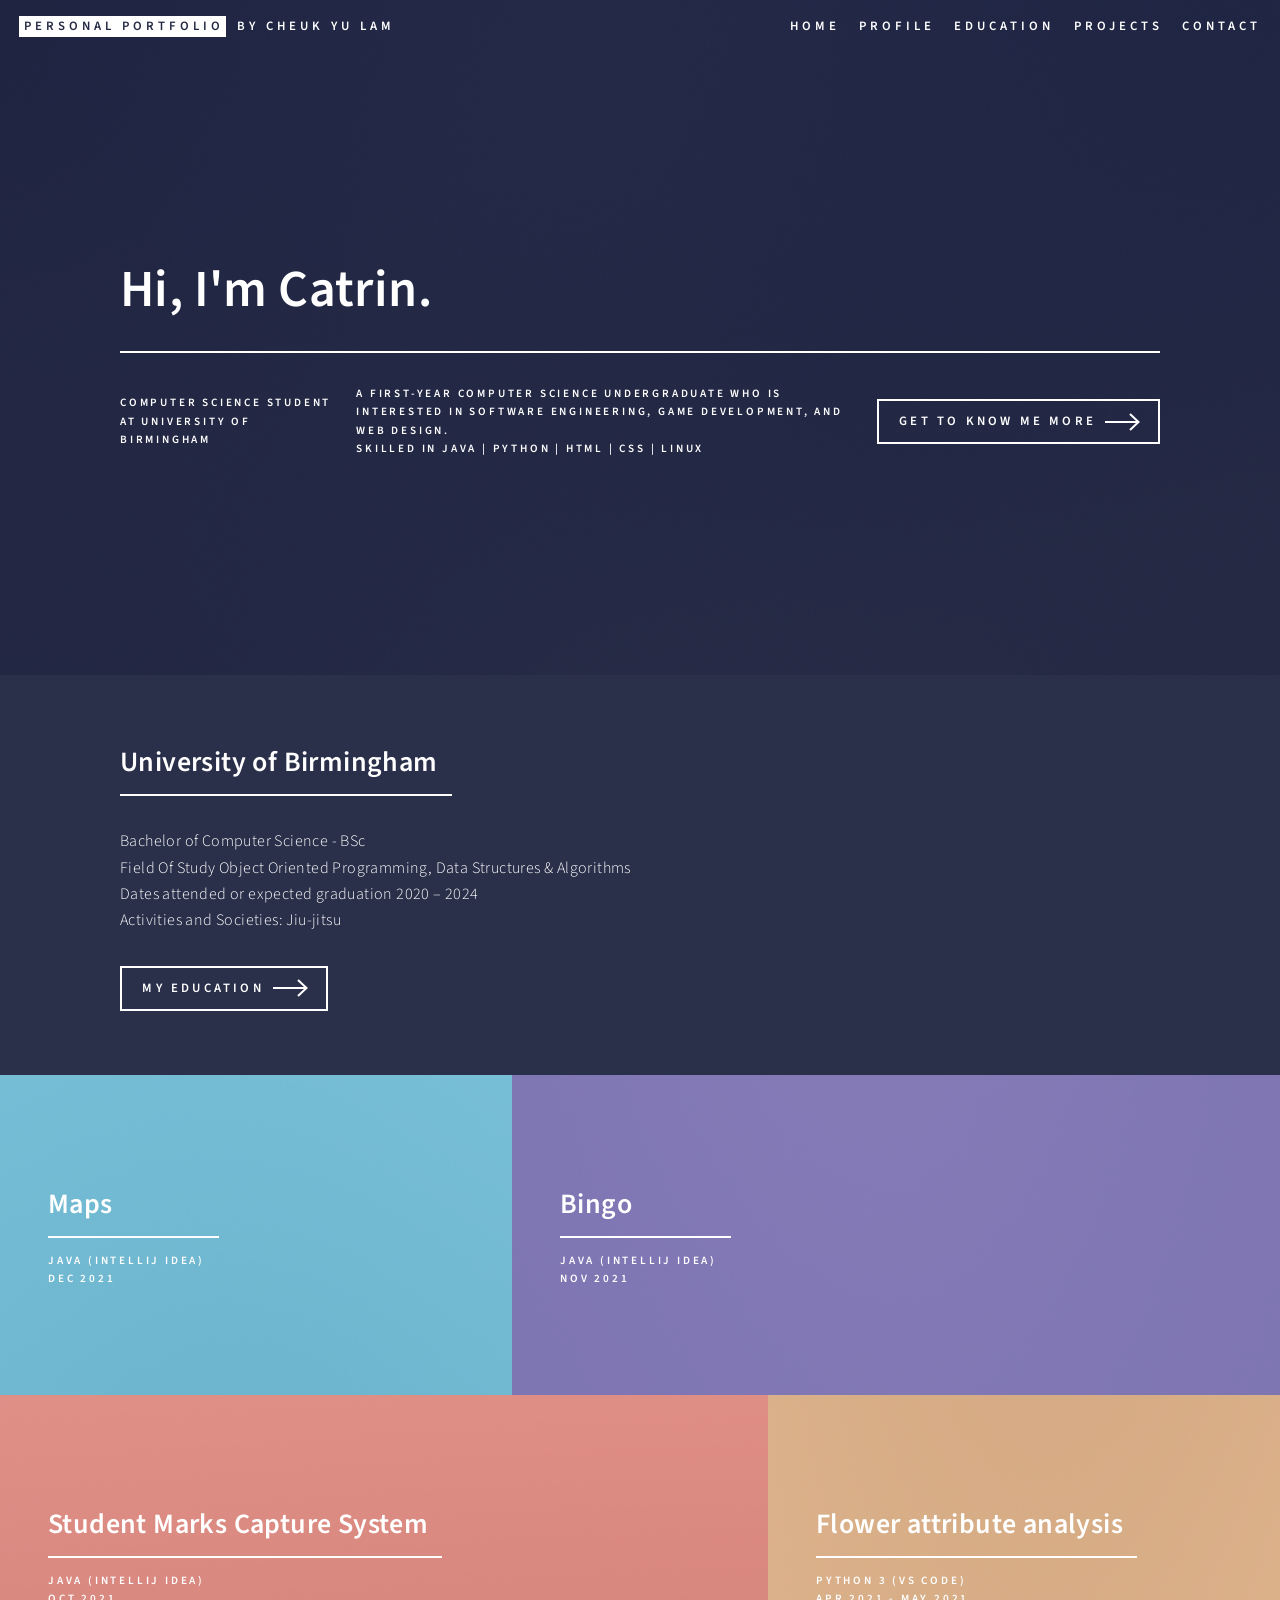
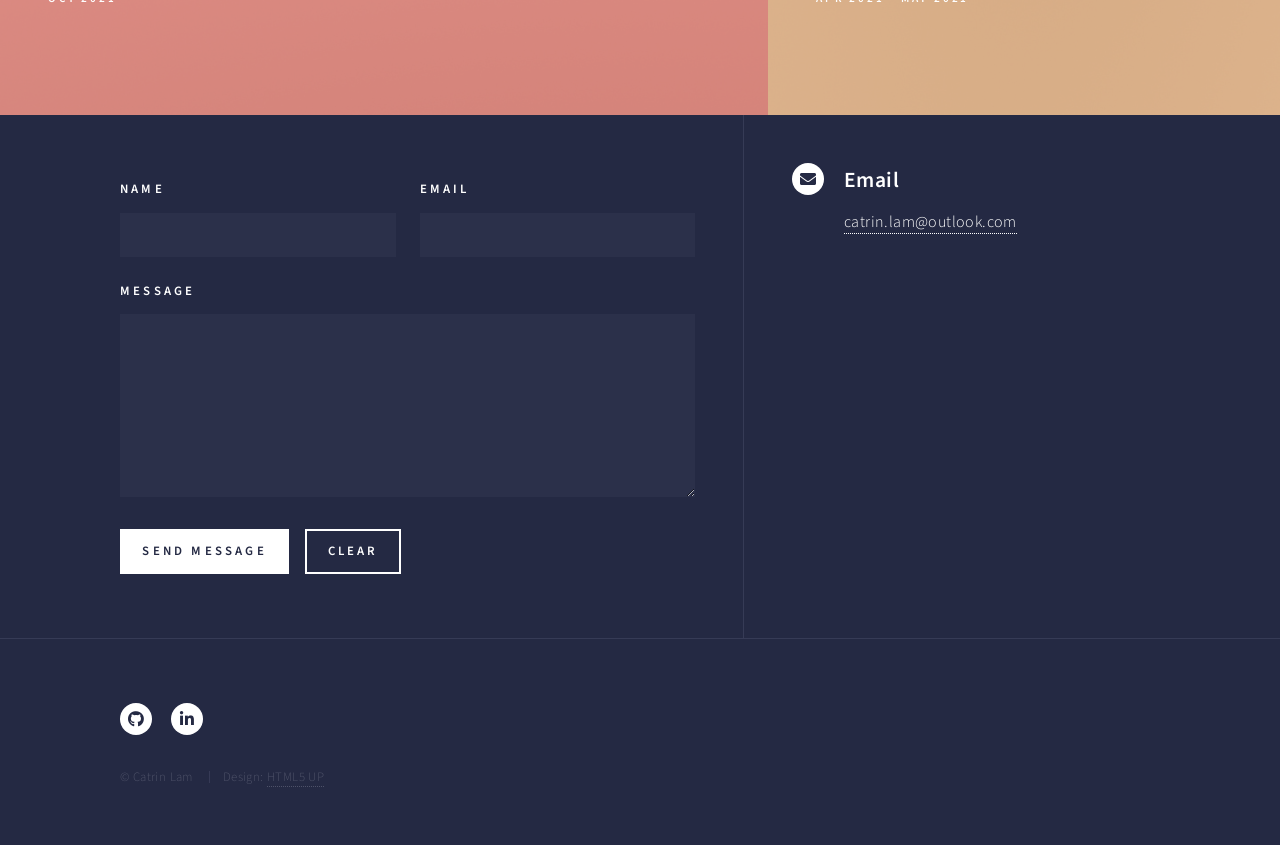
==== commit bddc09ee: "Changed the menu from pop up into nav bar diirectly To-Do: 1. Change the contact form into email dir" ====
--- a/index.html
+++ b/index.html
@@ -6,7 +6,7 @@
 -->
 <html>
 <head>
-    <title>Personal Portfolio by Cheuk Yu Lam</title>
+    <title>Cheuk Yu Lam</title>
     <meta charset="utf-8"/>
     <meta content="width=device-width, initial-scale=1, user-scalable=no" name="viewport"/>
     <link href="assets/css/main.css" rel="stylesheet"/>
@@ -24,7 +24,13 @@
         <a class="logo" href="index.html"><strong>Personal Portfolio</strong>
             <span>by Cheuk Yu Lam</span></a>
         <nav>
-            <a href="#menu">Menu</a>
+
+                <a href="index.html">Home</a>
+                <a href="profile.html">Profile</a>
+                <a href="education.html">Education</a>
+                <a href="projects.html">Projects</a>
+            <a href="#contact">Contact</a>
+<!--            <a href="#menu">Menu</a>-->
         </nav>
     </header>
 
@@ -36,17 +42,17 @@
             <li><a href="education.html">Education</a></li>
             <li><a href="projects.html">Projects</a></li>
         </ul>
-        <ul class="actions stacked">
-            <li><a class="button primary fit" href="#">Get Started</a></li>
-            <li><a class="button fit" href="#">Log In</a></li>
-        </ul>
+<!--        <ul class="actions stacked">-->
+<!--            <li><a class="button primary fit" href="#">Get Started</a></li>-->
+<!--            <li><a class="button fit" href="#">Log In</a></li>-->
+<!--        </ul>-->
     </nav>
 
     <!-- Banner -->
     <section class="major" id="banner">
         <div class="inner">
             <header class="major">
-                <h1>Hi, my name is Cheuk Yu Lam, you can call me Catrin.</h1>
+                <h1>Hi, I'm Catrin.</h1>
             </header>
             <div class="content">
                 <p>Computer Science Student at University of Birmingham</p>
@@ -149,7 +155,7 @@
     <section id="contact">
         <div class="inner">
             <section>
-                <form action="#" method="post">
+                <form action="mailto:catrin.lam@outlook.com" method="post">
                     <div class="fields">
                         <div class="field half">
                             <label for="name">Name</label>
@@ -175,7 +181,7 @@
                     <div class="contact-method">
                         <span class="icon solid alt fa-envelope"></span>
                         <h3>Email</h3>
-                        <a href="catrin.lam@outlook.com">catrin.lam@outlook.com</a>
+                        <a href="mailto:catrin.lam@outlook.com">catrin.lam@outlook.com</a>
                     </div>
                 </section>
             </section>
--- a/assets/css/main.css
+++ b/assets/css/main.css
@@ -3848,10 +3848,12 @@
 #menu ul.links {
     list-style: none;
     padding: 0;
+    display: inline-block;
 }
 
 #menu ul.links > li {
     padding: 0;
+
 }
 
 #menu ul.links > li > a:not(.button) {
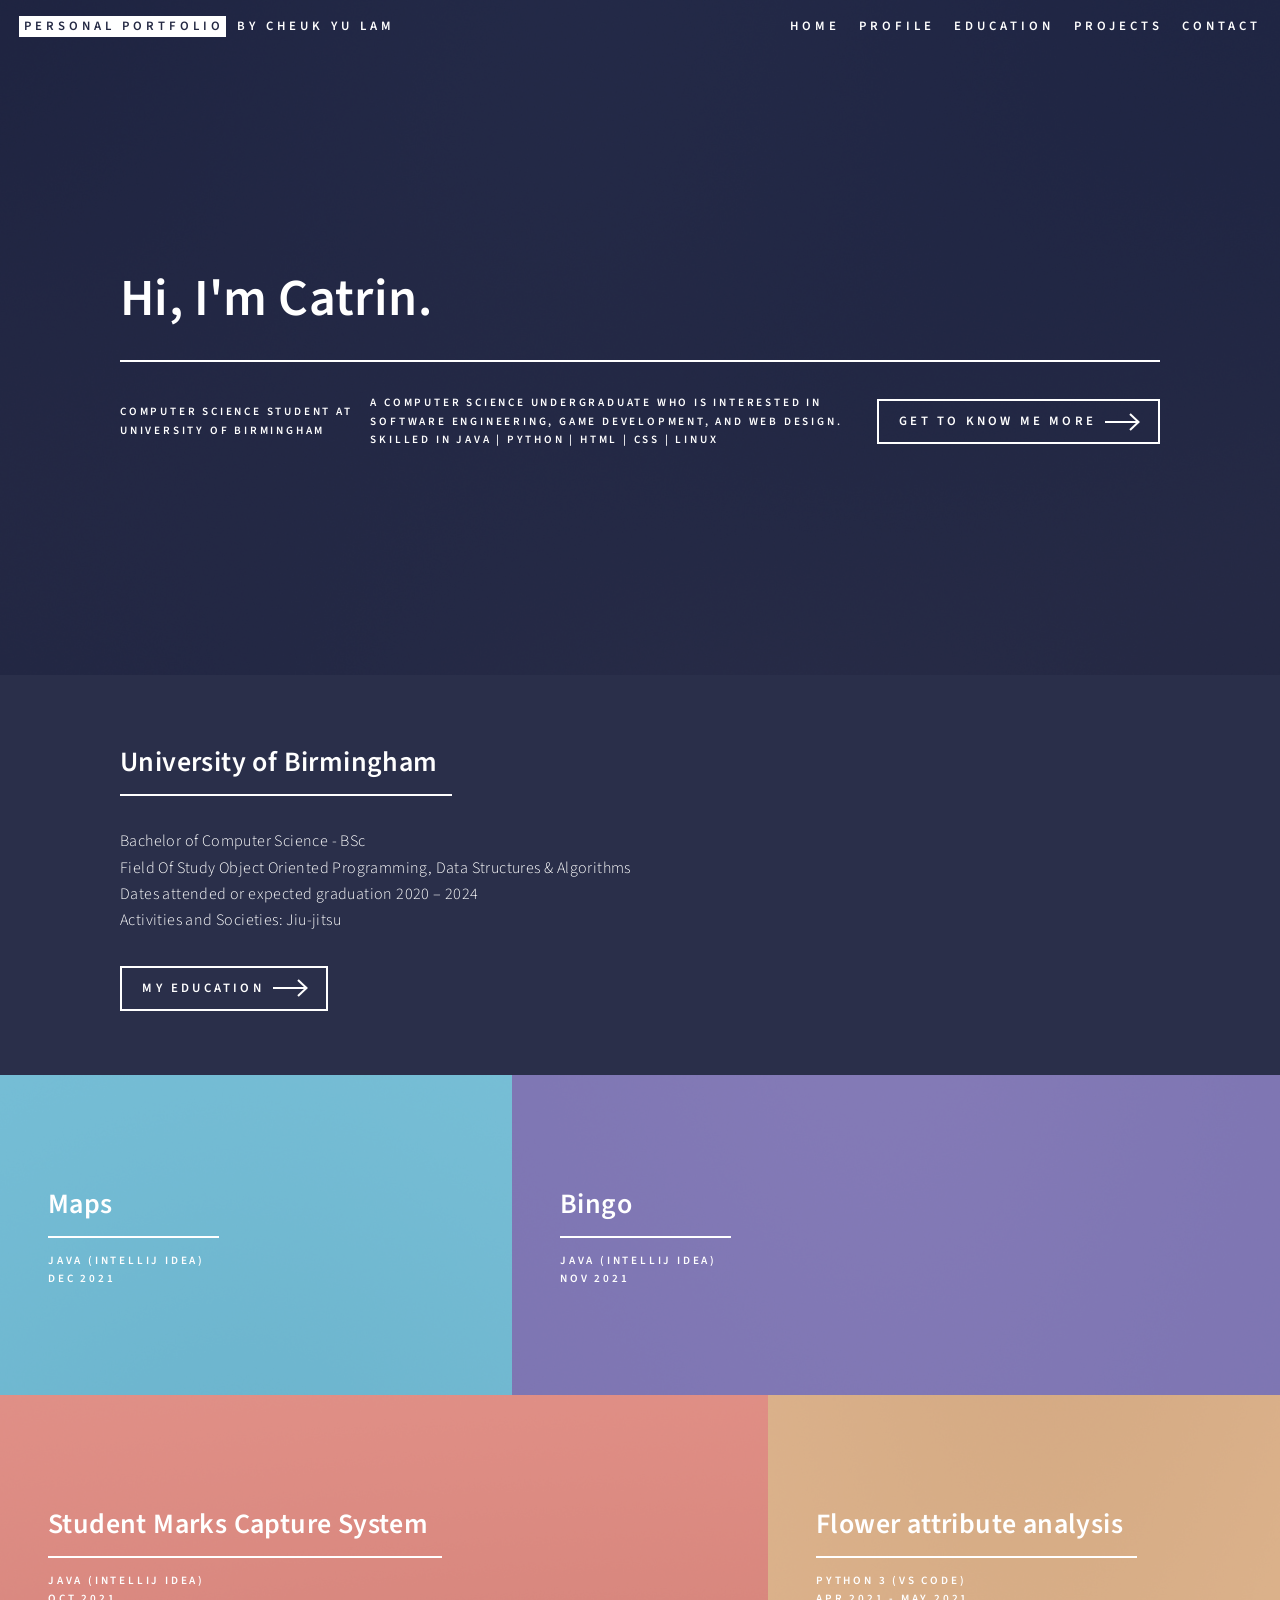
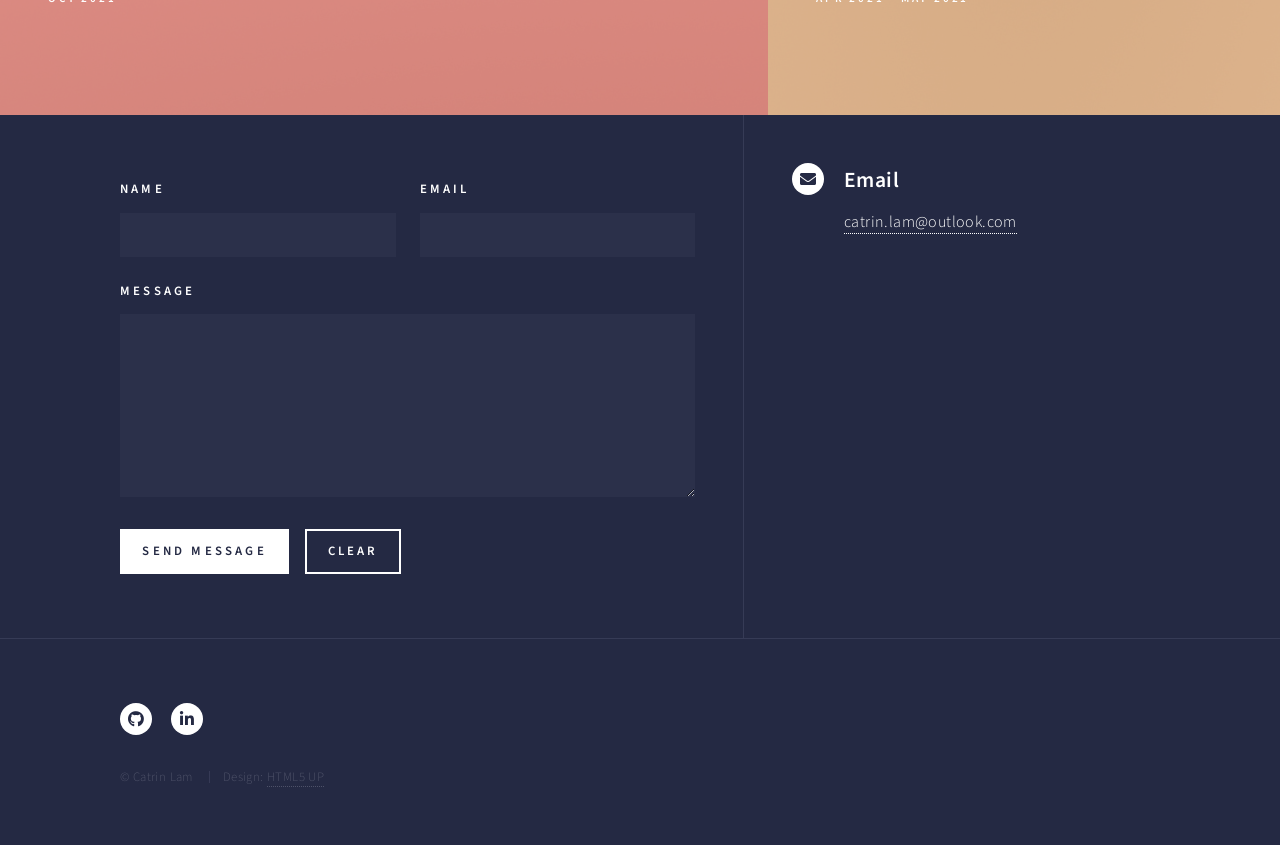
==== commit b2b74cb7: "Changed from "first-year" to just cs student" ====
--- a/index.html
+++ b/index.html
@@ -56,7 +56,7 @@
             </header>
             <div class="content">
                 <p>Computer Science Student at University of Birmingham</p>
-                <p>A first-year computer science undergraduate who is interested in software engineering, game
+                <p>A computer science undergraduate who is interested in software engineering, game
                     development, and web design.<br/>
                     Skilled in Java | Python | HTML | CSS | Linux</p>
                 <ul class="actions">
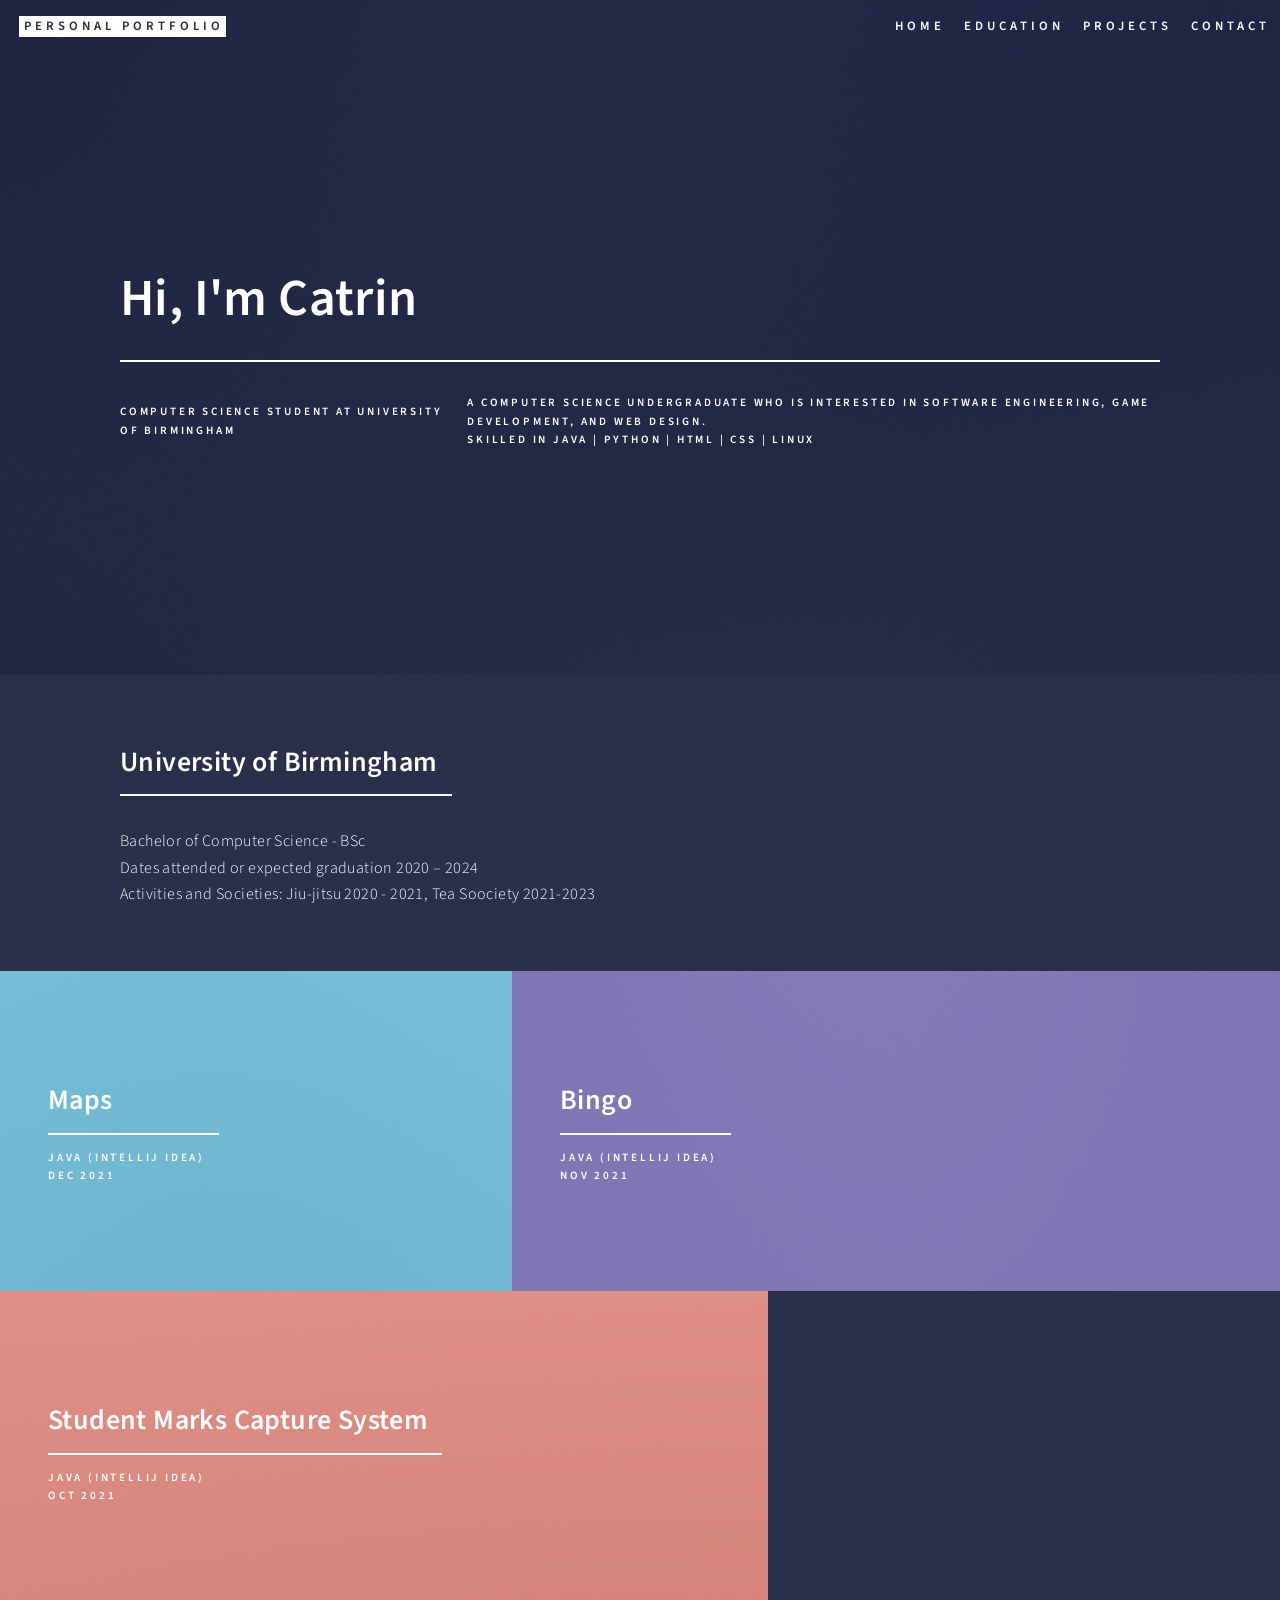
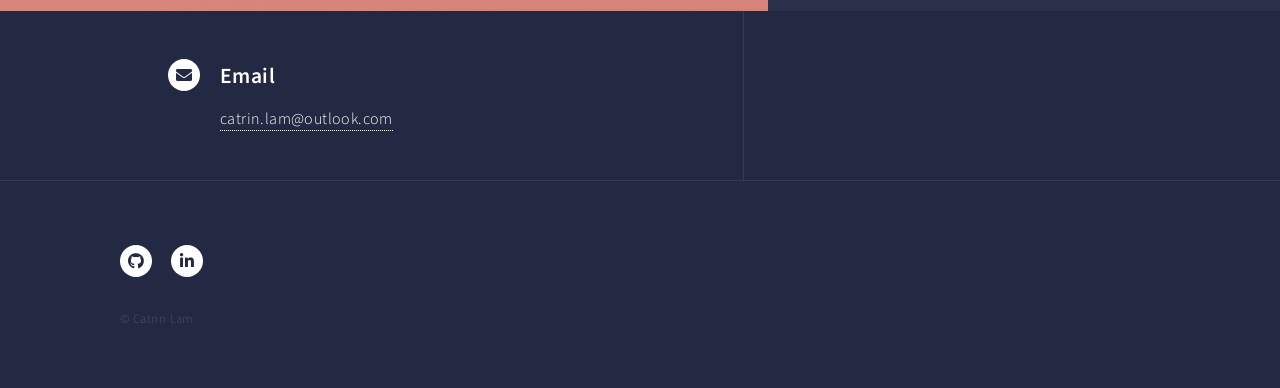
==== commit 210affb0: "update website delete the email form update the menu" ====
--- a/index.html
+++ b/index.html
@@ -21,17 +21,20 @@
 
     <!-- Header -->
     <header class="alt" id="header">
-        <a class="logo" href="index.html"><strong>Personal Portfolio</strong>
-            <span>by Cheuk Yu Lam</span></a>
+        <div class="logo"><strong>Personal Portfolio</strong></div>
+        <!-- <a class="logo" href="index.html"><strong>Personal Portfolio</strong>
+            <span>by Cheuk Yu Lam</span>
+            </a> -->
         <nav>
 
                 <a href="index.html">Home</a>
-                <a href="profile.html">Profile</a>
-                <a href="education.html">Education</a>
-                <a href="projects.html">Projects</a>
+                <!-- <a href="profile.html">Profile</a> -->
+                <a href="#two">Education</a>
+                <a href="#one">Projects</a>
             <a href="#contact">Contact</a>
-<!--            <a href="#menu">Menu</a>-->
+            <a href="#menu"></a>
         </nav>
+        <!-- <nav><a href="#menu">Menu</a></nav> -->
     </header>
 
     <!-- Menu -->
@@ -52,16 +55,16 @@
     <section class="major" id="banner">
         <div class="inner">
             <header class="major">
-                <h1>Hi, I'm Catrin.</h1>
+                <h1>Hi, I'm Catrin</h1>
             </header>
             <div class="content">
                 <p>Computer Science Student at University of Birmingham</p>
                 <p>A computer science undergraduate who is interested in software engineering, game
                     development, and web design.<br/>
                     Skilled in Java | Python | HTML | CSS | Linux</p>
-                <ul class="actions">
+                <!-- <ul class="actions">
                     <li><a class="button next scrolly" href="profile.html">Get To Know Me More</a></li>
-                </ul>
+                </ul> -->
             </div>
         </div>
     </section>
@@ -77,58 +80,56 @@
                 </header>
                 <p>Bachelor of Computer Science - BSc<br>
 
-                    Field Of Study Object Oriented Programming, Data Structures & Algorithms<br>
-
                     Dates attended or expected graduation 2020 – 2024<br>
 
-                    Activities and Societies: Jiu-jitsu </p>
-                <ul class="actions">
+                    Activities and Societies: Jiu-jitsu 2020 - 2021, Tea Soociety 2021-2023 </p>
+                <!-- <ul class="actions">
                     <li><a class="button next" href="education.html">My Education</a></li>
-                </ul>
+                </ul> -->
             </div>
         </section>
 
         <!-- One -->
         <section class="tiles" id="one">
             <article>
-									<span class="image">
-										<img alt="" src="images/pic01.jpg"/>
-									</span>
-                <header class="major">
-                    <h3><a class="link" href="projects.html">Maps</a></h3>
+                <span class="image">
+                    <img alt="Background image of project" src="images/pic01.jpg"/>
+                </span>
+                <header class="major">
+                    <h3><a class="link" href="https://github.com/winter7eaf/Maps">Maps</a></h3>
                     <p> Java (IntelliJ IDEA)</p>
                     <p>Dec 2021 </p></header>
             </article>
             <article>
-									<span class="image">
-										<img alt="" src="images/pic02.jpg"/>
-									</span>
-                <header class="major">
-                    <h3><a class="link" href="projects.html">Bingo</a></h3>
+                <span class="image">
+                    <img alt="Background image of project" src="images/pic02.jpg"/>
+                </span>
+                <header class="major">
+                    <h3><a class="link" href="https://github.com/winter7eaf/Bingo">Bingo</a></h3>
                     <p> Java (IntelliJ IDEA) </p>
                     <p> Nov 2021 </p>
                 </header>
             </article>
             <article>
-									<span class="image">
-										<img alt="" src="images/pic03.jpg"/>
-									</span>
-                <header class="major">
-                    <h3><a class="link" href="projects.html">Student Marks Capture System</a></h3>
+                <span class="image">
+                    <img alt="Background image of project" src="images/pic03.jpg"/>
+                </span>
+                <header class="major">
+                    <h3><a class="link" href="https://github.com/winter7eaf/Student-Marks-Capture-System">Student Marks Capture System</a></h3>
                     <p> Java (IntelliJ IDEA) </p>
                     <p> Oct 2021 </p>
                 </header>
             </article>
-            <article>
-									<span class="image">
-										<img alt="" src="images/pic04.jpg"/>
-									</span>
+            <!-- <article>
+                <span class="image">
+                    <img alt="Background image of project" src="images/pic04.jpg"/>
+                </span>
                 <header class="major">
                     <h3><a class="link" href="projects.html">Flower attribute analysis</a></h3>
                     <p> Python 3 (VS code) </p>
                     <p> Apr 2021 - May 2021 </p>
                 </header>
-            </article>
+            </article> -->
             <!-- <article>
                 <span class="image">
                     <img src="images/pic05.jpg" alt="" />
@@ -154,7 +155,7 @@
     <!-- Contact -->
     <section id="contact">
         <div class="inner">
-            <section>
+            <!-- <section>
                 <form action="mailto:catrin.lam@outlook.com" method="post">
                     <div class="fields">
                         <div class="field half">
@@ -175,7 +176,7 @@
                         <li><input type="reset" value="Clear"/></li>
                     </ul>
                 </form>
-            </section>
+            </section> -->
             <section class="split">
                 <section>
                     <div class="contact-method">
@@ -202,7 +203,7 @@
             </ul>
             <ul class="copyright">
                 <li>&copy; Catrin Lam</li>
-                <li>Design: <a href="https://html5up.net">HTML5 UP</a></li>
+                <!-- <li>Design: <a href="https://html5up.net">HTML5 UP</a></li> -->
             </ul>
         </div>
     </footer>
--- a/assets/css/main.css
+++ b/assets/css/main.css
@@ -3154,13 +3154,13 @@
     padding: 0 0.125em 0 0.375em;
 }
 
-#header .logo:hover strong {
+/* #header .logo:hover strong {
     background-color: #9bf1ff;
-}
-
-#header .logo:active strong {
+} */
+
+/* #header .logo:active strong {
     background-color: #53e3fb;
-}
+} */
 
 #header nav {
     display: -moz-flex;
@@ -3198,7 +3198,7 @@
     padding-right: 3.325em !important;
 }
 
-#header nav a[href="#menu"]:before, #header nav a[href="#menu"]:after {
+/* #header nav a[href="#menu"]:before, #header nav a[href="#menu"]:after {
     background-image: url("data:image/svg+xml;charset=utf8,%3Csvg xmlns='http://www.w3.org/2000/svg' width='24' height='32' viewBox='0 0 24 32' preserveAspectRatio='none'%3E%3Cstyle%3Eline %7B stroke-width: 2px%3B stroke: %23ffffff%3B %7D%3C/style%3E%3Cline x1='0' y1='11' x2='24' y2='11' /%3E%3Cline x1='0' y1='21' x2='24' y2='21' /%3E%3Cline x1='0' y1='16' x2='24' y2='16' /%3E%3C/svg%3E");
     background-position: center;
     background-repeat: no-repeat;
@@ -3211,7 +3211,7 @@
     top: 0;
     vertical-align: middle;
     width: 24px;
-}
+} */
 
 #header nav a[href="#menu"]:after {
     -moz-transition: opacity 0.2s ease-in-out;
@@ -3286,6 +3286,12 @@
 
 body.is-preload #header.alt {
     opacity: 0;
+}
+
+@media screen {
+    #header nav a[href="#menu"] {
+        display: none;
+    }    
 }
 
 @media screen and (max-width: 1680px) {
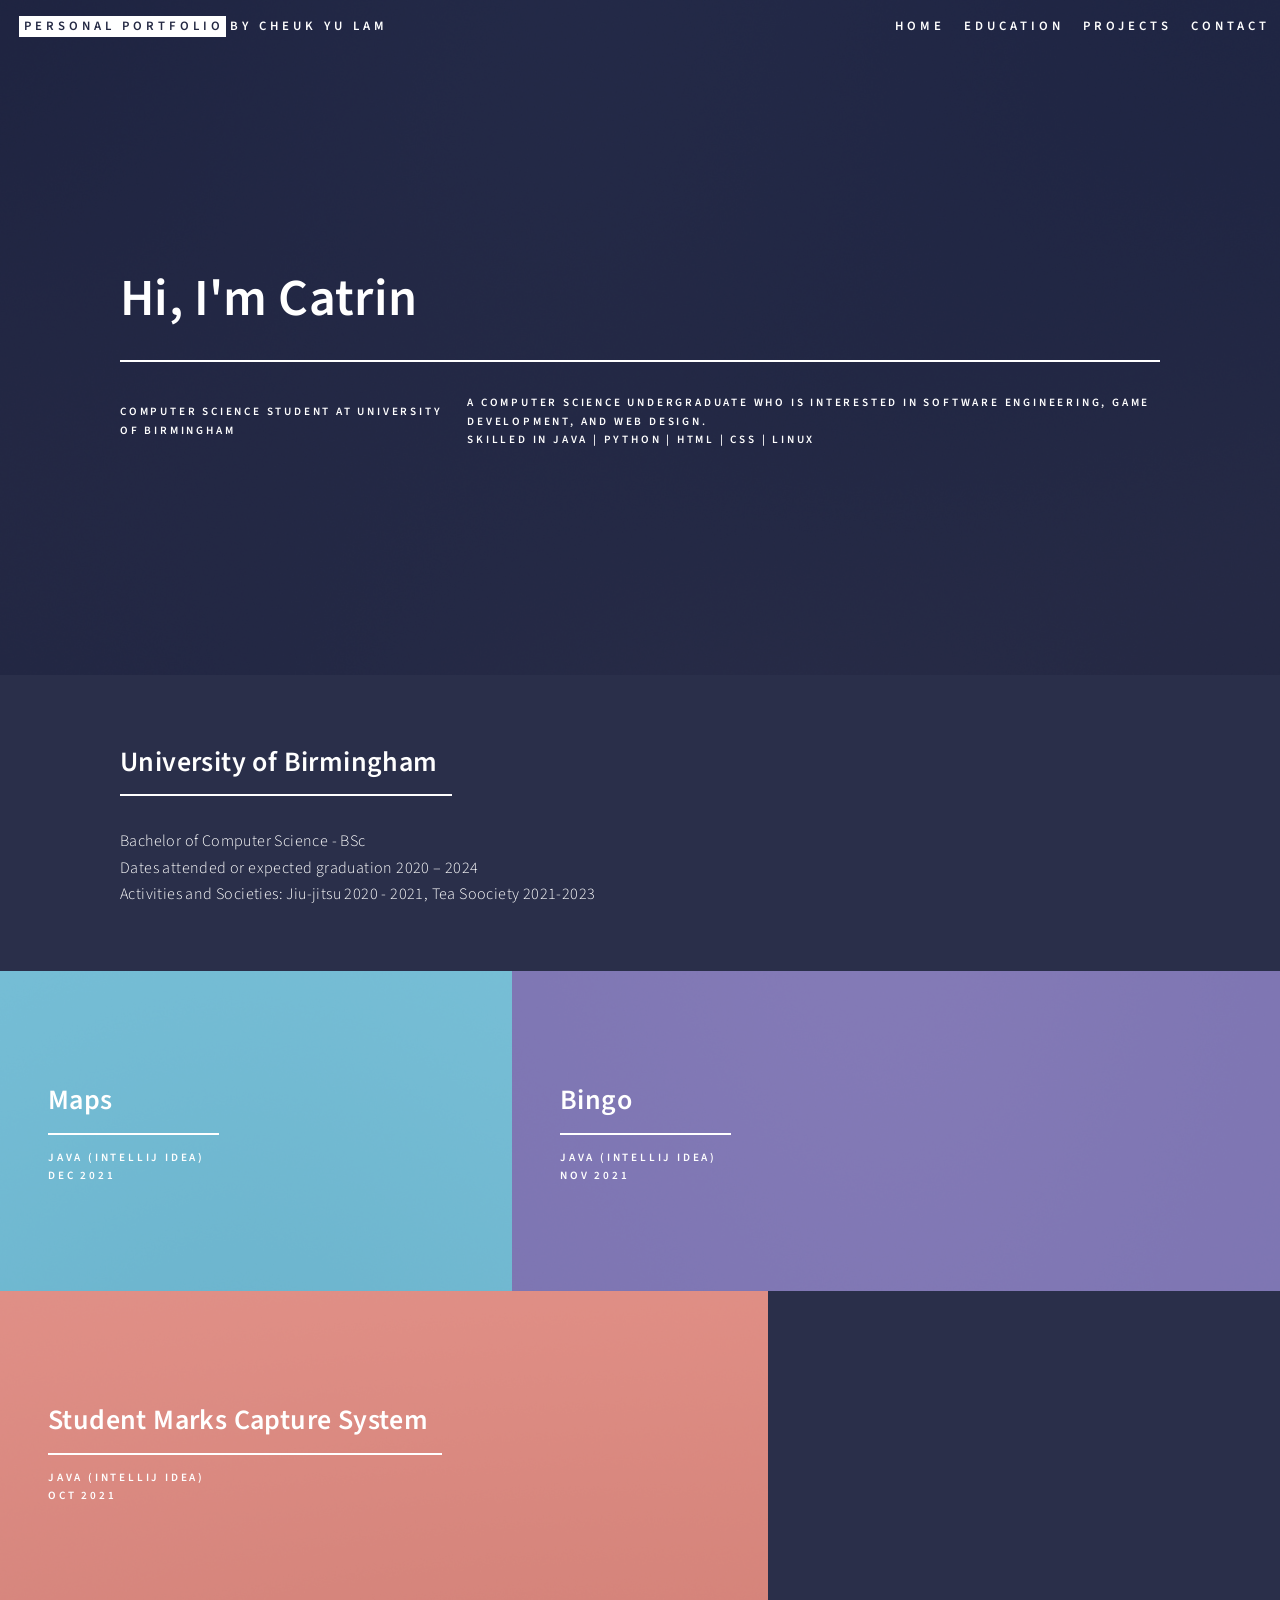
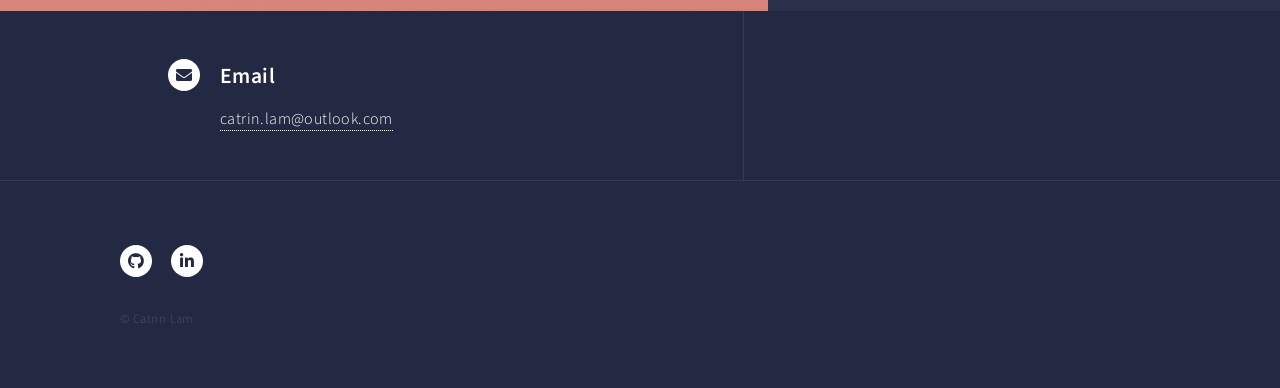
==== commit c7968bc3: "updated the nav bar" ====
--- a/index.html
+++ b/index.html
@@ -21,16 +21,15 @@
 
     <!-- Header -->
     <header class="alt" id="header">
-        <div class="logo"><strong>Personal Portfolio</strong></div>
+        <div class="logo"><strong>Personal Portfolio</strong><span>by Cheuk Yu Lam</span></div>
         <!-- <a class="logo" href="index.html"><strong>Personal Portfolio</strong>
             <span>by Cheuk Yu Lam</span>
             </a> -->
         <nav>
-
-                <a href="index.html">Home</a>
-                <!-- <a href="profile.html">Profile</a> -->
-                <a href="#two">Education</a>
-                <a href="#one">Projects</a>
+            <a href="index.html">Home</a>
+            <!-- <a href="profile.html">Profile</a> -->
+            <a href="#two">Education</a>
+            <a href="#one">Projects</a>
             <a href="#contact">Contact</a>
             <a href="#menu"></a>
         </nav>
@@ -41,9 +40,10 @@
     <nav id="menu">
         <ul class="links">
             <li><a href="index.html">Home</a></li>
-            <li><a href="profile.html">Profile</a></li>
-            <li><a href="education.html">Education</a></li>
-            <li><a href="projects.html">Projects</a></li>
+            <!-- <li><a href="profile.html">Profile</a></li> -->
+            <li><a href="#two">Education</a></li>
+            <li><a href="#one">Projects</a></li>
+            <li><a href="#contact">Contact</a></li>
         </ul>
 <!--        <ul class="actions stacked">-->
 <!--            <li><a class="button primary fit" href="#">Get Started</a></li>-->
--- a/assets/css/main.css
+++ b/assets/css/main.css
@@ -3198,7 +3198,7 @@
     padding-right: 3.325em !important;
 }
 
-/* #header nav a[href="#menu"]:before, #header nav a[href="#menu"]:after {
+#header nav a[href="#menu"]:before, #header nav a[href="#menu"]:after {
     background-image: url("data:image/svg+xml;charset=utf8,%3Csvg xmlns='http://www.w3.org/2000/svg' width='24' height='32' viewBox='0 0 24 32' preserveAspectRatio='none'%3E%3Cstyle%3Eline %7B stroke-width: 2px%3B stroke: %23ffffff%3B %7D%3C/style%3E%3Cline x1='0' y1='11' x2='24' y2='11' /%3E%3Cline x1='0' y1='21' x2='24' y2='21' /%3E%3Cline x1='0' y1='16' x2='24' y2='16' /%3E%3C/svg%3E");
     background-position: center;
     background-repeat: no-repeat;
@@ -3211,7 +3211,7 @@
     top: 0;
     vertical-align: middle;
     width: 24px;
-} */
+}
 
 #header nav a[href="#menu"]:after {
     -moz-transition: opacity 0.2s ease-in-out;
@@ -3318,7 +3318,8 @@
 
 }
 
-@media screen and (max-width: 736px) {
+
+@media screen and (max-width: 830px) {
 
     #header {
         height: 2.75em;
@@ -3329,8 +3330,13 @@
         padding: 0 1em;
     }
 
+    #header .logo span {
+        white-space: nowrap;
+    }
+
     #header nav a {
         padding: 0 0.5em;
+        display: none;
     }
 
     #header nav a:last-child {
@@ -3339,6 +3345,7 @@
 
     #header nav a[href="#menu"] {
         padding-right: 3.25em !important;
+        display: flex;
     }
 
     #header nav a[href="#menu"]:before, #header nav a[href="#menu"]:after {
